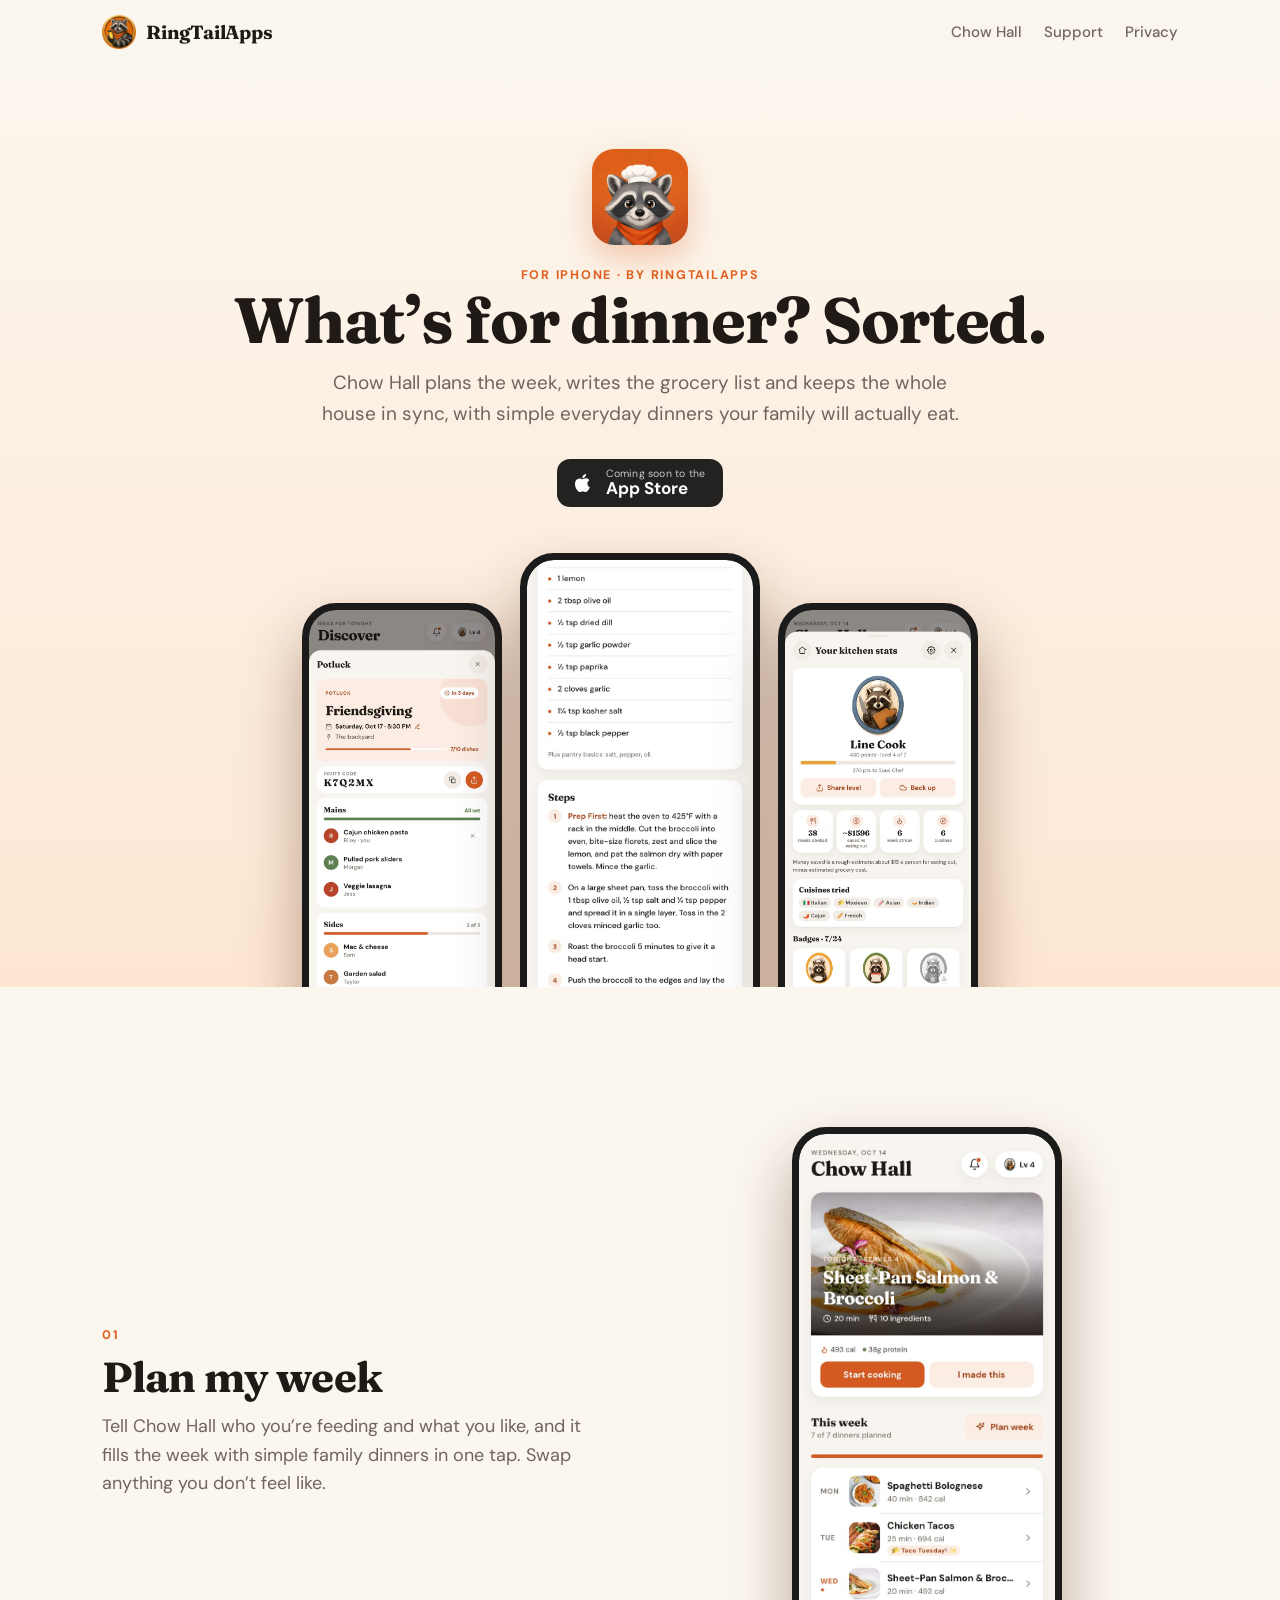
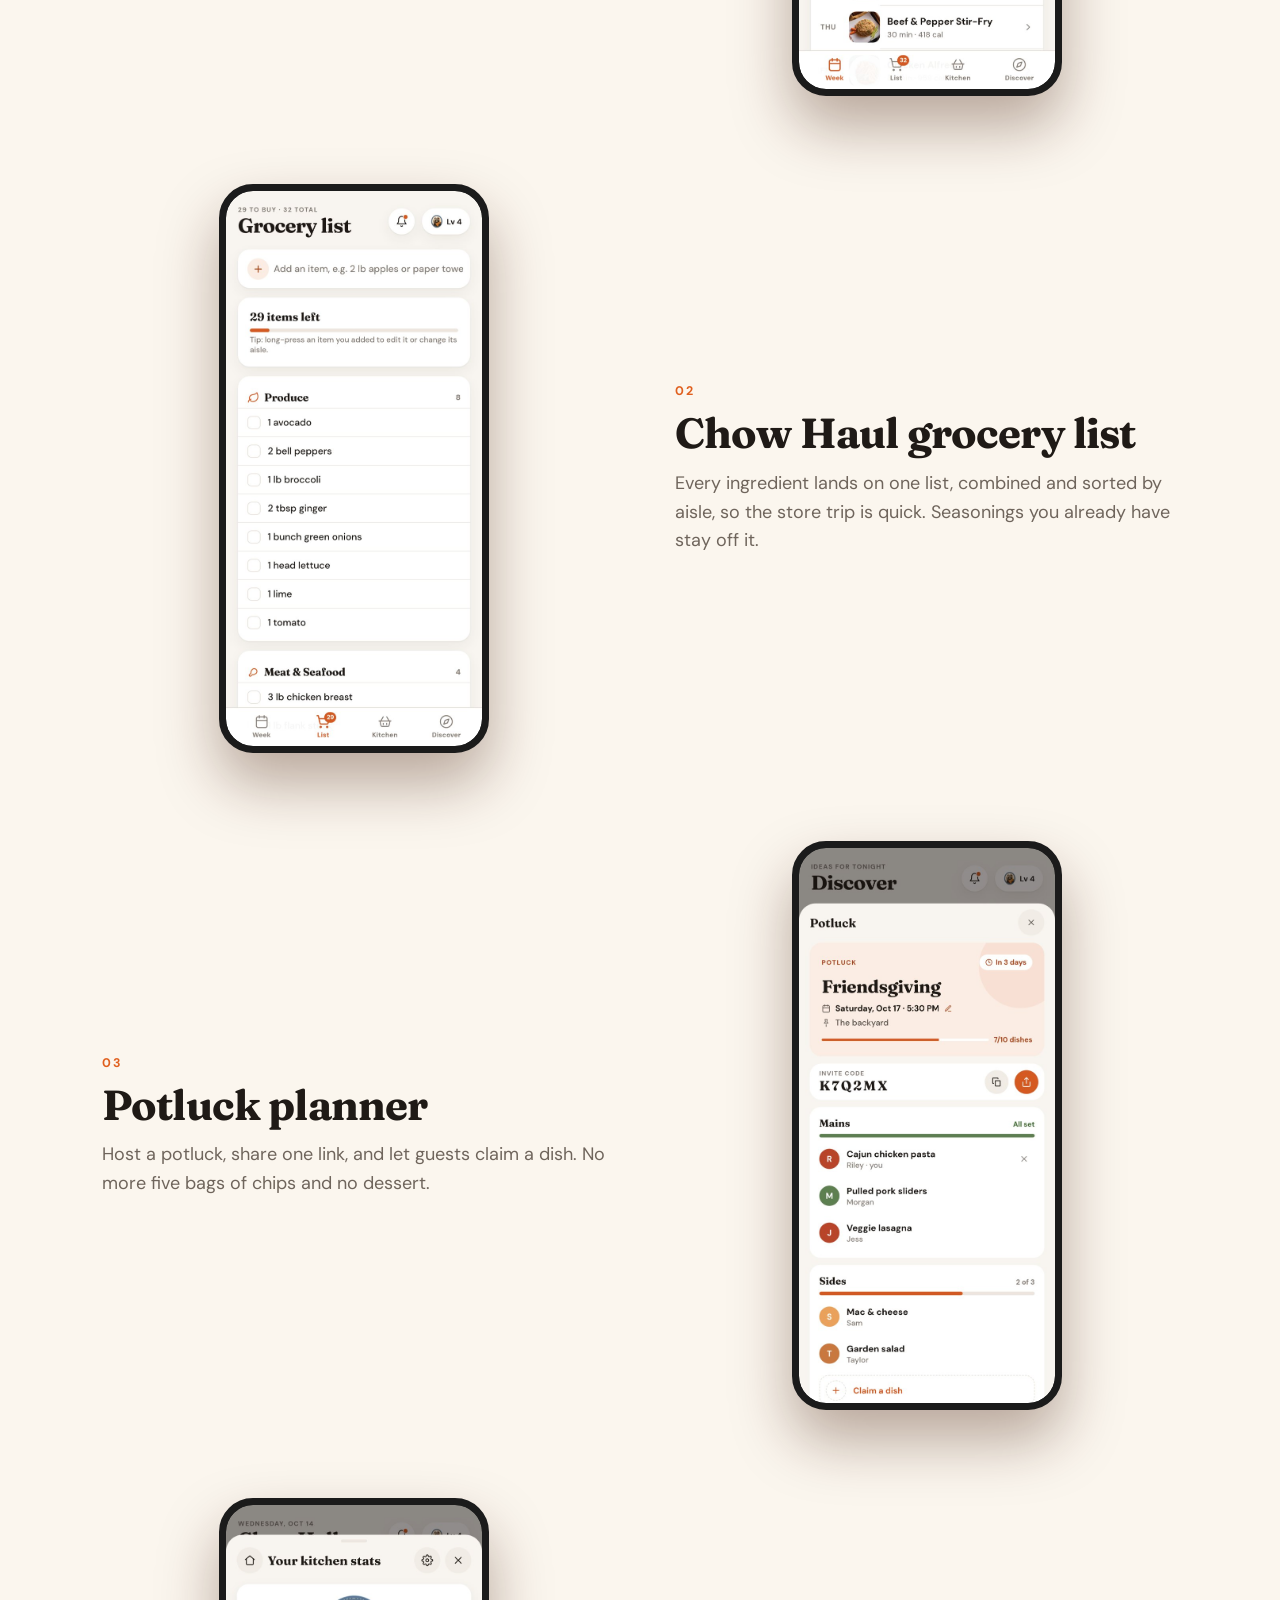
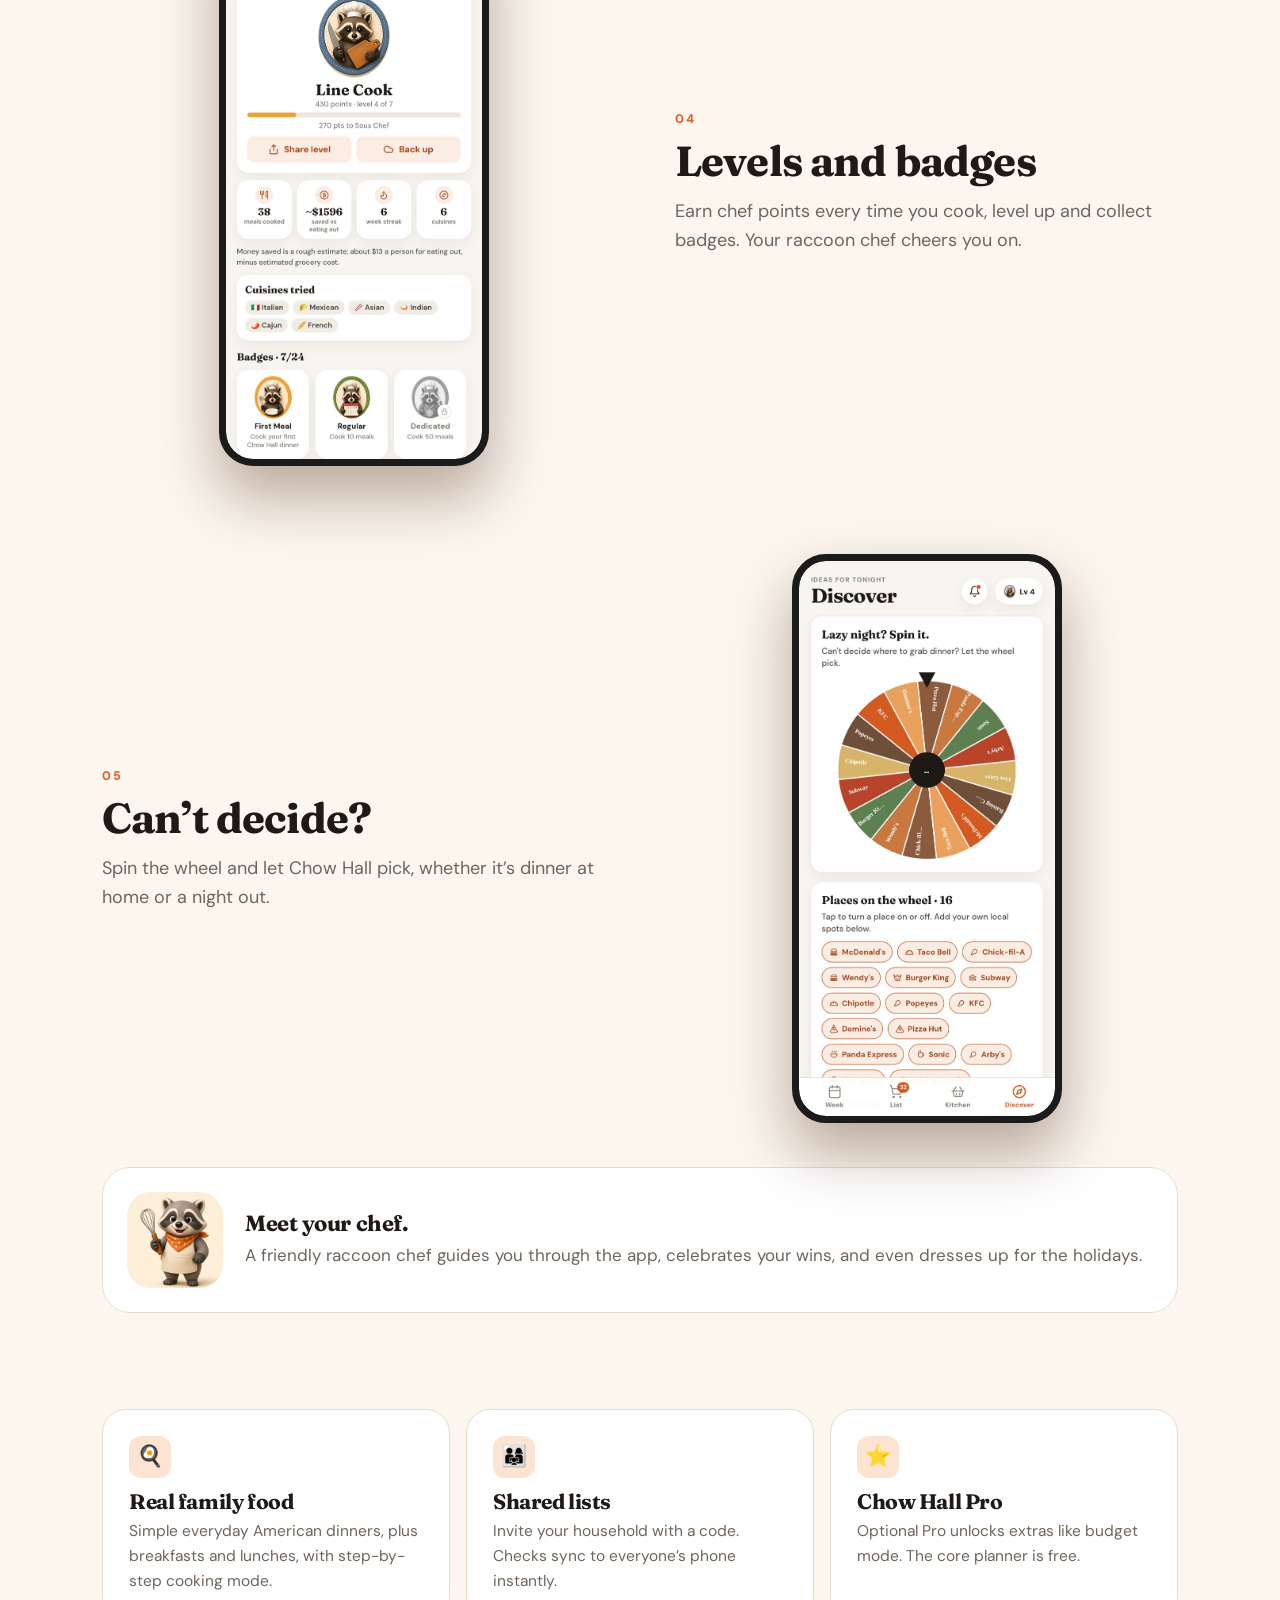
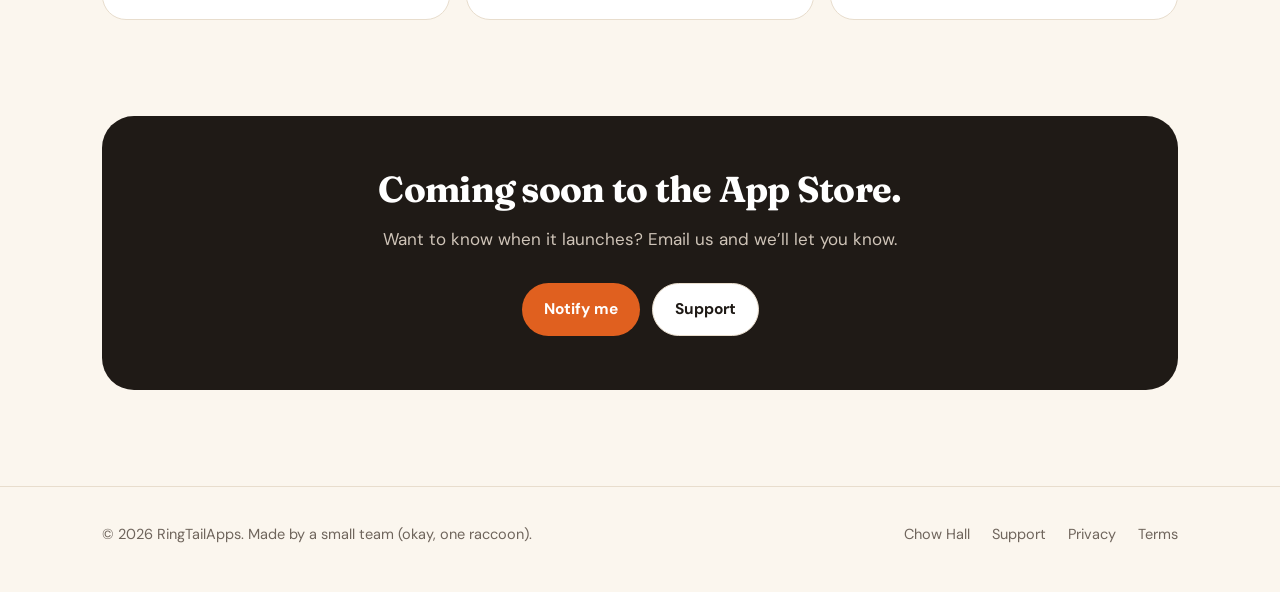
==== chowhall/index.html @ cba9d283 "RingTailApps site" ====
<!doctype html><html lang="en"><head><meta charset="utf-8"><meta name="viewport" content="width=device-width,initial-scale=1">
<title>Chow Hall · The friendly dinner planner</title><meta name="description" content="Plan the week, build the grocery list and share it with the whole house. Chow Hall is coming soon to iPhone."><meta property="og:title" content="Chow Hall · The friendly dinner planner"><meta property="og:description" content="Plan the week, build the grocery list and share it with the whole house. Chow Hall is coming soon to iPhone."><meta property="og:image" content="https://ringtailapps.com/assets/ringtail-logo.png"><meta name="theme-color" content="#FBF6EE">
<link rel="icon" href="/assets/favicon.png"><link rel="apple-touch-icon" href="/assets/apple-touch-icon.png"><link rel="stylesheet" href="/assets/site.css"></head><body>
<header class="nav"><div class="wrap"><a class="brand" href="/"><img src="/assets/ringtail-logo.png" alt="">RingTailApps</a>
<nav class="links"><a href="/chowhall/">Chow Hall</a><a href="/support/">Support</a><a class="hide-sm" href="/privacy/">Privacy</a></nav></div></header>
<main>
<section class="apphero"><div class="wrap"><img class="icon" src="/assets/chowhall-icon.png" alt="Chow Hall icon"><div class="eyebrow">For iPhone · by RingTailApps</div>
<h1>What’s for dinner? Sorted.</h1><p class="lead">Chow Hall plans the week, writes the grocery list and keeps the whole house in sync, with simple everyday dinners your family will actually eat.</p>
<div class="btns"><span class="store soon" aria-label="App Store, coming soon"><svg viewBox="0 0 24 24"><path d="M16.37 12.6c-.02-2.3 1.88-3.4 1.96-3.46-1.07-1.56-2.73-1.78-3.32-1.8-1.41-.14-2.76.83-3.47.83-.72 0-1.82-.81-3-.79-1.54.02-2.96.9-3.76 2.28-1.6 2.78-.41 6.9 1.15 9.16.76 1.1 1.67 2.35 2.86 2.3 1.15-.05 1.58-.74 2.97-.74 1.38 0 1.78.74 2.99.72 1.24-.02 2.02-1.12 2.78-2.23.87-1.28 1.23-2.52 1.25-2.58-.03-.01-2.39-.92-2.41-3.69zM14.1 5.86c.63-.77 1.06-1.83.94-2.89-.91.04-2.02.61-2.67 1.37-.58.67-1.1 1.76-.96 2.8 1.02.08 2.06-.52 2.69-1.28z"/></svg><span><small>Coming soon to the</small><b>App Store</b></span></span></div>
<div class="phones"><div class="phone side"><img src="/assets/shots/potluck.jpg" alt="Potluck" loading="lazy"></div><div class="phone "><img src="/assets/shots/detail.jpg" alt="Recipe" loading="lazy"></div><div class="phone side"><img src="/assets/shots/badges.jpg" alt="Badges" loading="lazy"></div></div></div></section>
<section><div class="wrap"><div class="row"><div class="txt"><div class="eyebrow">01</div><h2>Plan my week</h2><p class="lead" style="font-size:18px">Tell Chow Hall who you’re feeding and what you like, and it fills the week with simple family dinners in one tap. Swap anything you don’t feel like.</p></div><div class="phone "><img src="/assets/shots/week.jpg" alt="Plan my week" loading="lazy"></div></div><div class="row flip"><div class="txt"><div class="eyebrow">02</div><h2>Chow Haul grocery list</h2><p class="lead" style="font-size:18px">Every ingredient lands on one list, combined and sorted by aisle, so the store trip is quick. Seasonings you already have stay off it.</p></div><div class="phone "><img src="/assets/shots/list.jpg" alt="Chow Haul grocery list" loading="lazy"></div></div><div class="row"><div class="txt"><div class="eyebrow">03</div><h2>Potluck planner</h2><p class="lead" style="font-size:18px">Host a potluck, share one link, and let guests claim a dish. No more five bags of chips and no dessert.</p></div><div class="phone "><img src="/assets/shots/potluck.jpg" alt="Potluck planner" loading="lazy"></div></div><div class="row flip"><div class="txt"><div class="eyebrow">04</div><h2>Levels and badges</h2><p class="lead" style="font-size:18px">Earn chef points every time you cook, level up and collect badges. Your raccoon chef cheers you on.</p></div><div class="phone "><img src="/assets/shots/badges.jpg" alt="Levels and badges" loading="lazy"></div></div>
<div class="row"><div class="txt"><div class="eyebrow">05</div><h2>Can’t decide?</h2><p class="lead" style="font-size:18px">Spin the wheel and let Chow Hall pick, whether it’s dinner at home or a night out.</p></div><div class="phone "><img src="/assets/shots/eatout.jpg" alt="Eat out wheel" loading="lazy"></div></div>
<div class="mascot"><img src="/assets/raccoon-chef.png" alt="Raccoon chef"><div><h3 style="font-size:22px">Meet your chef.</h3><p style="margin:6px 0 0;color:var(--mute)">A friendly raccoon chef guides you through the app, celebrates your wins, and even dresses up for the holidays.</p></div></div></div></section>
<section style="padding-top:0"><div class="wrap"><div class="grid c3"><div class="card "><div class="ic">🍳</div><h3>Real family food</h3><p>Simple everyday American dinners, plus breakfasts and lunches, with step-by-step cooking mode.</p></div><div class="card "><div class="ic">👨‍👩‍👧</div><h3>Shared lists</h3><p>Invite your household with a code. Checks sync to everyone’s phone instantly.</p></div><div class="card "><div class="ic">⭐</div><h3>Chow Hall Pro</h3><p>Optional Pro unlocks extras like budget mode. The core planner is free.</p></div></div></div></section>
<section style="padding-top:0"><div class="wrap"><div class="cta"><h2>Coming soon to the App Store.</h2><p>Want to know when it launches? Email us and we’ll let you know.</p><div class="btns"><a class="btn" href="mailto:ringtailapps@gmail.com?subject=Chow%20Hall%20launch">Notify me</a><a class="btn ghost" href="/support/">Support</a></div></div></div></section></main>
<footer><div class="wrap"><span>© 2026 RingTailApps. Made by a small team (okay, one raccoon).</span><nav><a href="/chowhall/">Chow Hall</a><a href="/support/">Support</a><a href="/privacy/">Privacy</a><a href="/terms/">Terms</a></nav></div></footer>
</body></html>
---- assets/site.css ----
@font-face{font-family:Fraunces;src:url(fonts/Fraunces_600SemiBold.ttf);font-weight:600;font-display:swap}
@font-face{font-family:Fraunces;src:url(fonts/Fraunces_700Bold.ttf);font-weight:700;font-display:swap}
@font-face{font-family:"DM Sans";src:url(fonts/DMSans_400Regular.ttf);font-weight:400;font-display:swap}
@font-face{font-family:"DM Sans";src:url(fonts/DMSans_500Medium.ttf);font-weight:500;font-display:swap}
@font-face{font-family:"DM Sans";src:url(fonts/DMSans_700Bold.ttf);font-weight:700;font-display:swap}
:root{--cream:#FBF6EE;--cream2:#F4EADB;--ink:#1F1A16;--mute:#6F655C;--line:#E8DDCD;--orange:#E0601F;--orange2:#F08A3C;--card:#fff}
*{box-sizing:border-box}html{-webkit-text-size-adjust:100%}
body{margin:0;background:var(--cream);color:var(--ink);font:400 17px/1.6 "DM Sans",system-ui,sans-serif;-webkit-font-smoothing:antialiased}
a{color:var(--orange);text-decoration:none}a:hover{text-decoration:underline}
img{max-width:100%;display:block}
h1,h2,h3{font-family:Fraunces,Georgia,serif;font-weight:700;letter-spacing:-.02em;line-height:1.08;margin:0}
.wrap{max-width:1120px;margin:0 auto;padding:0 22px}
.nav{position:sticky;top:0;z-index:10;background:rgba(251,246,238,.86);backdrop-filter:saturate(1.4) blur(14px);-webkit-backdrop-filter:saturate(1.4) blur(14px);border-bottom:1px solid transparent}
.nav .wrap{display:flex;align-items:center;justify-content:space-between;height:64px}
.brand{display:flex;align-items:center;gap:10px;color:var(--ink);font:700 19px Fraunces,serif;letter-spacing:-.01em}
.brand:hover{text-decoration:none}.brand img{width:34px;height:34px}
.links{display:flex;gap:22px;font-size:15px;font-weight:500}.links a{color:var(--mute)}.links a:hover{color:var(--ink);text-decoration:none}
.links .hide-sm{display:none}@media(min-width:640px){.links .hide-sm{display:inline}}
.eyebrow{font-size:12.5px;font-weight:700;letter-spacing:.14em;text-transform:uppercase;color:var(--orange)}
.lead{font-size:19px;color:var(--mute);max-width:34em}
.hero{padding:56px 0 40px;text-align:center;background:radial-gradient(1200px 500px at 50% -10%,#FFE6CC 0,rgba(255,230,204,0) 70%)}
.hero .logo{width:112px;height:112px;margin:0 auto 26px;filter:drop-shadow(0 14px 30px rgba(224,96,31,.28))}
.hero h1{font-size:44px;margin:12px auto 18px;max-width:13em}.hero .lead{margin:0 auto}
@media(min-width:900px){.hero{padding:96px 0 72px}.hero h1{font-size:68px}}
.btns{display:flex;gap:12px;justify-content:center;flex-wrap:wrap;margin-top:30px}
.btn{display:inline-flex;align-items:center;gap:8px;padding:13px 22px;border-radius:999px;font-weight:700;font-size:15.5px;background:var(--orange);color:#fff}
.btn:hover{text-decoration:none;background:#cc5418}.btn.ghost{background:#fff;color:var(--ink);border:1px solid var(--line)}
.store{display:inline-flex;align-items:center;gap:11px;background:#111;color:#fff;border-radius:13px;padding:9px 18px 9px 14px;line-height:1.1;text-align:left}
.store svg{width:24px;height:24px;fill:#fff}.store small{display:block;font-size:10.5px;opacity:.75;letter-spacing:.02em}.store b{font-size:17px;font-weight:600}
.store.soon{opacity:.92;cursor:default}.store:hover{text-decoration:none}
section{padding:64px 0}@media(min-width:900px){section{padding:96px 0}}
.feature{background:var(--card);border:1px solid var(--line);border-radius:32px;overflow:hidden;display:grid;gap:0}
.feature .copy{padding:34px 26px}
.feature .appid{display:flex;align-items:center;gap:14px;margin-bottom:20px}.feature .appid img{width:64px;height:64px;border-radius:15px;box-shadow:0 4px 14px rgba(0,0,0,.12)}
.feature h2{font-size:34px;margin-bottom:14px}.feature .art{background:linear-gradient(160deg,var(--orange2),var(--orange));padding:36px 20px 0;display:flex;justify-content:center;gap:16px;align-items:flex-end;overflow:hidden}
.phone{width:210px;border-radius:34px;border:7px solid #1b1b1b;background:#1b1b1b;box-shadow:0 30px 60px rgba(60,20,0,.35);overflow:hidden;flex:none}
.phone img{border-radius:27px}
.feature .art .phone{margin-bottom:-60px}.feature .art .phone.sm{display:none;width:180px;margin-bottom:-90px}
@media(min-width:900px){.feature{grid-template-columns:1fr 1.05fr}.feature .copy{padding:56px}.feature h2{font-size:44px}.feature .art{padding:56px 30px 0}.feature .art .phone{width:240px}.feature .art .phone.sm{display:block}}
ul.ticks{list-style:none;padding:0;margin:22px 0 28px;display:grid;gap:10px}
ul.ticks li{padding-left:30px;position:relative;font-weight:500}
ul.ticks li:before{content:"";position:absolute;left:0;top:4px;width:19px;height:19px;border-radius:50%;background:#FCE3D2 url("data:image/svg+xml,%3Csvg xmlns='http://www.w3.org/2000/svg' viewBox='0 0 20 20'%3E%3Cpath d='M5 10.5l3 3 7-7' stroke='%23E0601F' stroke-width='2.4' fill='none' stroke-linecap='round' stroke-linejoin='round'/%3E%3C/svg%3E") center/13px no-repeat}
.head{text-align:center;margin-bottom:40px}.head h2{font-size:34px;margin-top:10px}@media(min-width:900px){.head h2{font-size:46px}}.head .lead{margin:14px auto 0}
.grid{display:grid;gap:16px}@media(min-width:700px){.grid.c3{grid-template-columns:repeat(3,1fr)}.grid.c2{grid-template-columns:repeat(2,1fr)}}
.card{background:var(--card);border:1px solid var(--line);border-radius:24px;padding:26px}
.card h3{font-size:21px;margin:12px 0 6px}.card p{margin:0;color:var(--mute);font-size:15.5px}
.ic{width:42px;height:42px;border-radius:12px;background:#FCE3D2;display:grid;place-items:center;font-size:21px}
.future{border:1.5px dashed #D9C7AF;background:transparent;display:flex;flex-direction:column;justify-content:center;min-height:170px}
.future .ic{background:var(--cream2);color:var(--mute)}
.alt{background:var(--cream2)}
.about{display:grid;gap:28px;align-items:center}@media(min-width:900px){.about{grid-template-columns:auto 1fr;gap:56px}}
.about img{width:200px;border-radius:50%;margin:0 auto}.about h2{font-size:34px;margin:10px 0 14px}
footer{border-top:1px solid var(--line);padding:36px 0 46px;font-size:14.5px;color:var(--mute)}
footer .wrap{display:flex;flex-wrap:wrap;gap:16px 28px;justify-content:space-between;align-items:center}
footer nav{display:flex;gap:22px;flex-wrap:wrap}footer a{color:var(--mute)}
/* app page */
.apphero{text-align:center;padding:48px 0 0;background:linear-gradient(180deg,var(--cream) 0,#FDE7D3 100%);overflow:hidden}
.apphero .icon{width:96px;height:96px;border-radius:22px;margin:0 auto 20px;box-shadow:0 12px 30px rgba(224,96,31,.3)}
.apphero h1{font-size:46px}.apphero .lead{margin:14px auto 0}@media(min-width:900px){.apphero{padding-top:84px}.apphero h1{font-size:64px}}
.apphero .phones{display:flex;justify-content:center;gap:18px;margin-top:46px}.apphero .phones .phone{margin-bottom:-70px}
.apphero .phones .phone.side{display:none}@media(min-width:760px){.apphero .phones .phone.side{display:block;width:200px;margin-top:50px}.apphero .phones .phone{width:240px}}
.row{display:grid;gap:30px;align-items:center;padding:30px 0}
.row .phone{margin:0 auto;width:230px}.row h2{font-size:32px;margin:10px 0 12px}.row p{color:var(--mute);margin:0}
@media(min-width:860px){.row{grid-template-columns:1fr 1fr;gap:70px;padding:44px 0}.row.flip .txt{order:2}.row h2{font-size:42px}.row .phone{width:270px}}
.mascot{display:flex;gap:22px;align-items:center;background:#fff;border:1px solid var(--line);border-radius:28px;padding:24px}
.mascot img{width:96px;height:96px;border-radius:24px;flex:none}
.cta{text-align:center;background:var(--ink);color:#fff;border-radius:32px;padding:54px 24px}.cta h2{font-size:36px}.cta p{color:#CFC4B8}
/* docs */
.doc{max-width:720px;margin:0 auto;padding:48px 22px 80px}.doc h1{font-size:42px;margin:10px 0 8px}.doc .meta{color:var(--mute);font-size:15px;margin-bottom:30px}
.doc h2{font-size:23px;margin:36px 0 10px}.doc p,.doc li{color:#3b332c}.doc ul{padding-left:20px}.doc li{margin:6px 0}
.doc .box{background:#fff;border:1px solid var(--line);border-radius:20px;padding:20px 22px;margin:22px 0}
details{background:#fff;border:1px solid var(--line);border-radius:18px;padding:0 20px;margin:10px 0}
summary{cursor:pointer;list-style:none;font-weight:700;padding:17px 26px 17px 0;position:relative}summary::-webkit-details-marker{display:none}
summary:after{content:"+";position:absolute;right:0;top:12px;font-size:24px;color:var(--orange);font-weight:400}details[open] summary:after{content:"–"}
details p{margin:0 0 18px;color:var(--mute)}
.contact{display:flex;flex-direction:column;align-items:center;text-align:center;gap:6px;background:#fff;border:1px solid var(--line);border-radius:26px;padding:32px 22px;margin:26px 0 40px}
.contact img{width:84px;height:84px;border-radius:50%;margin-bottom:8px}.contact .btn{margin-top:14px}
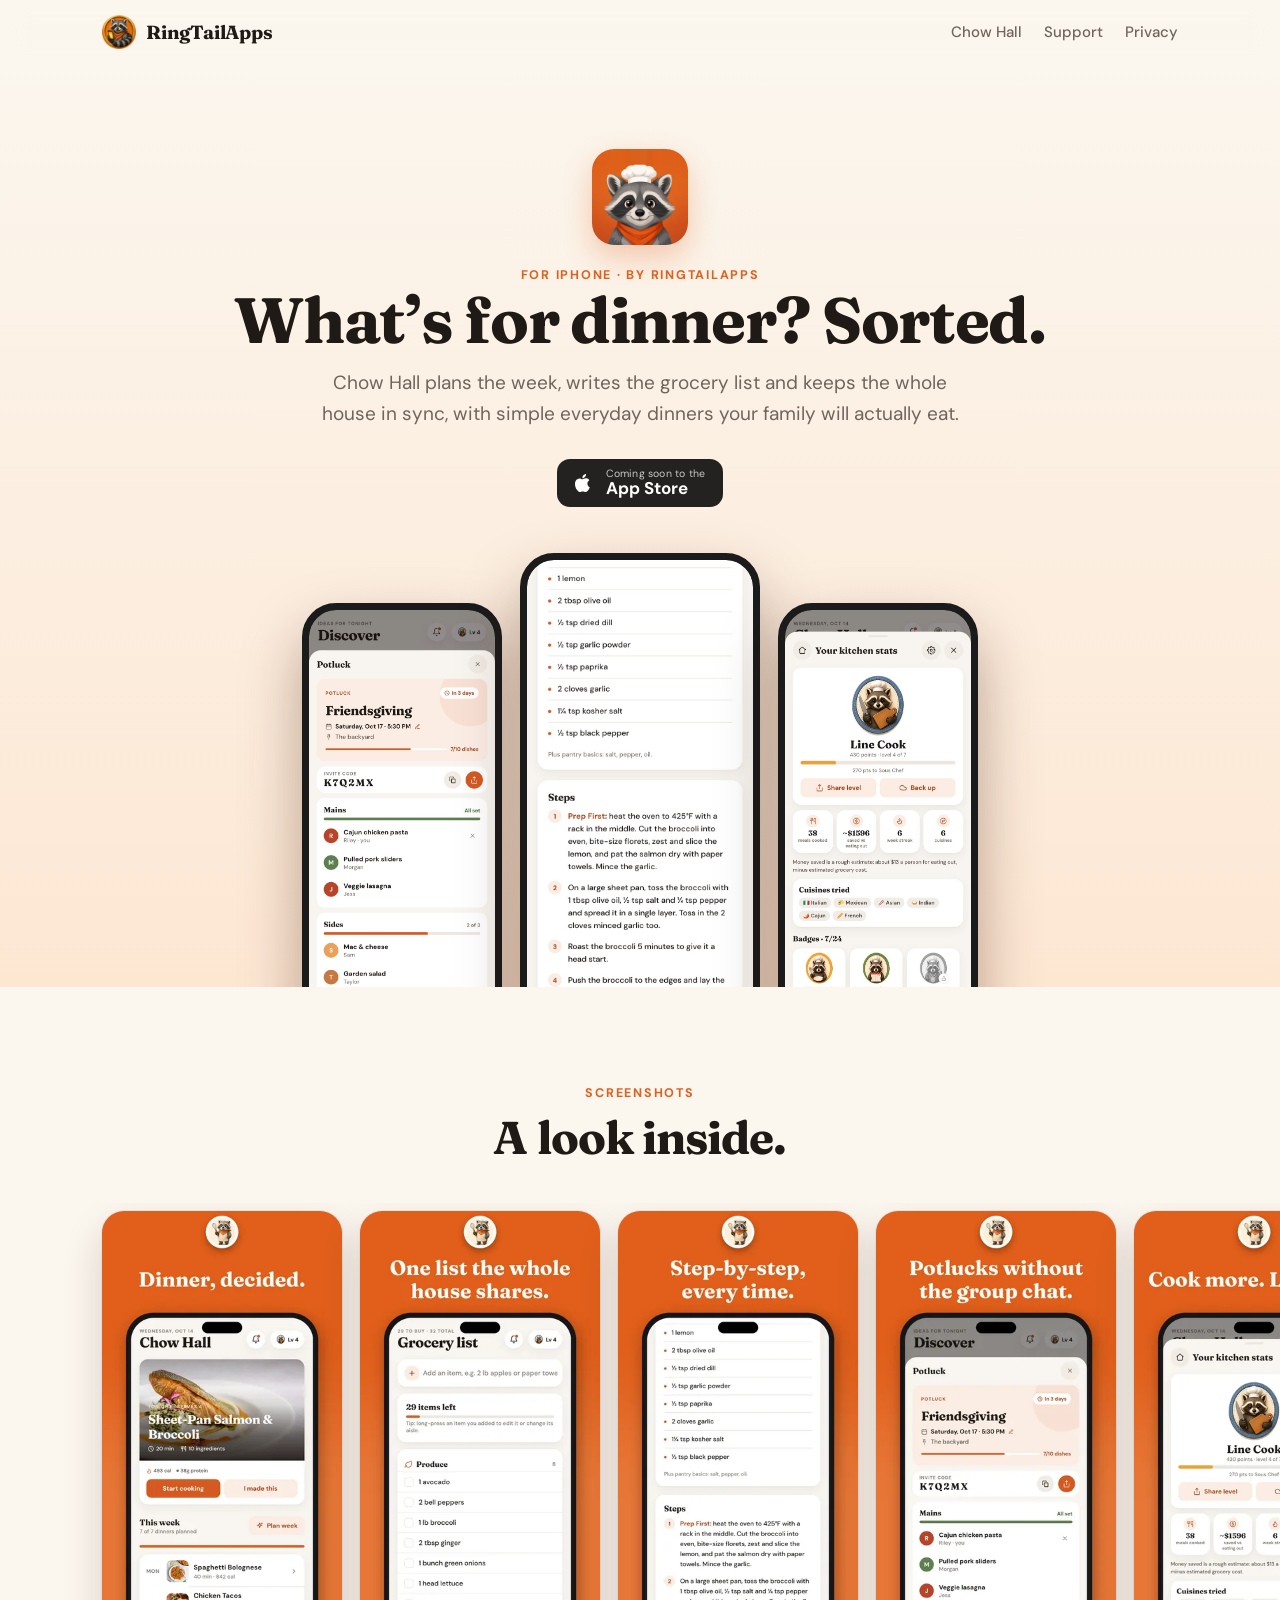
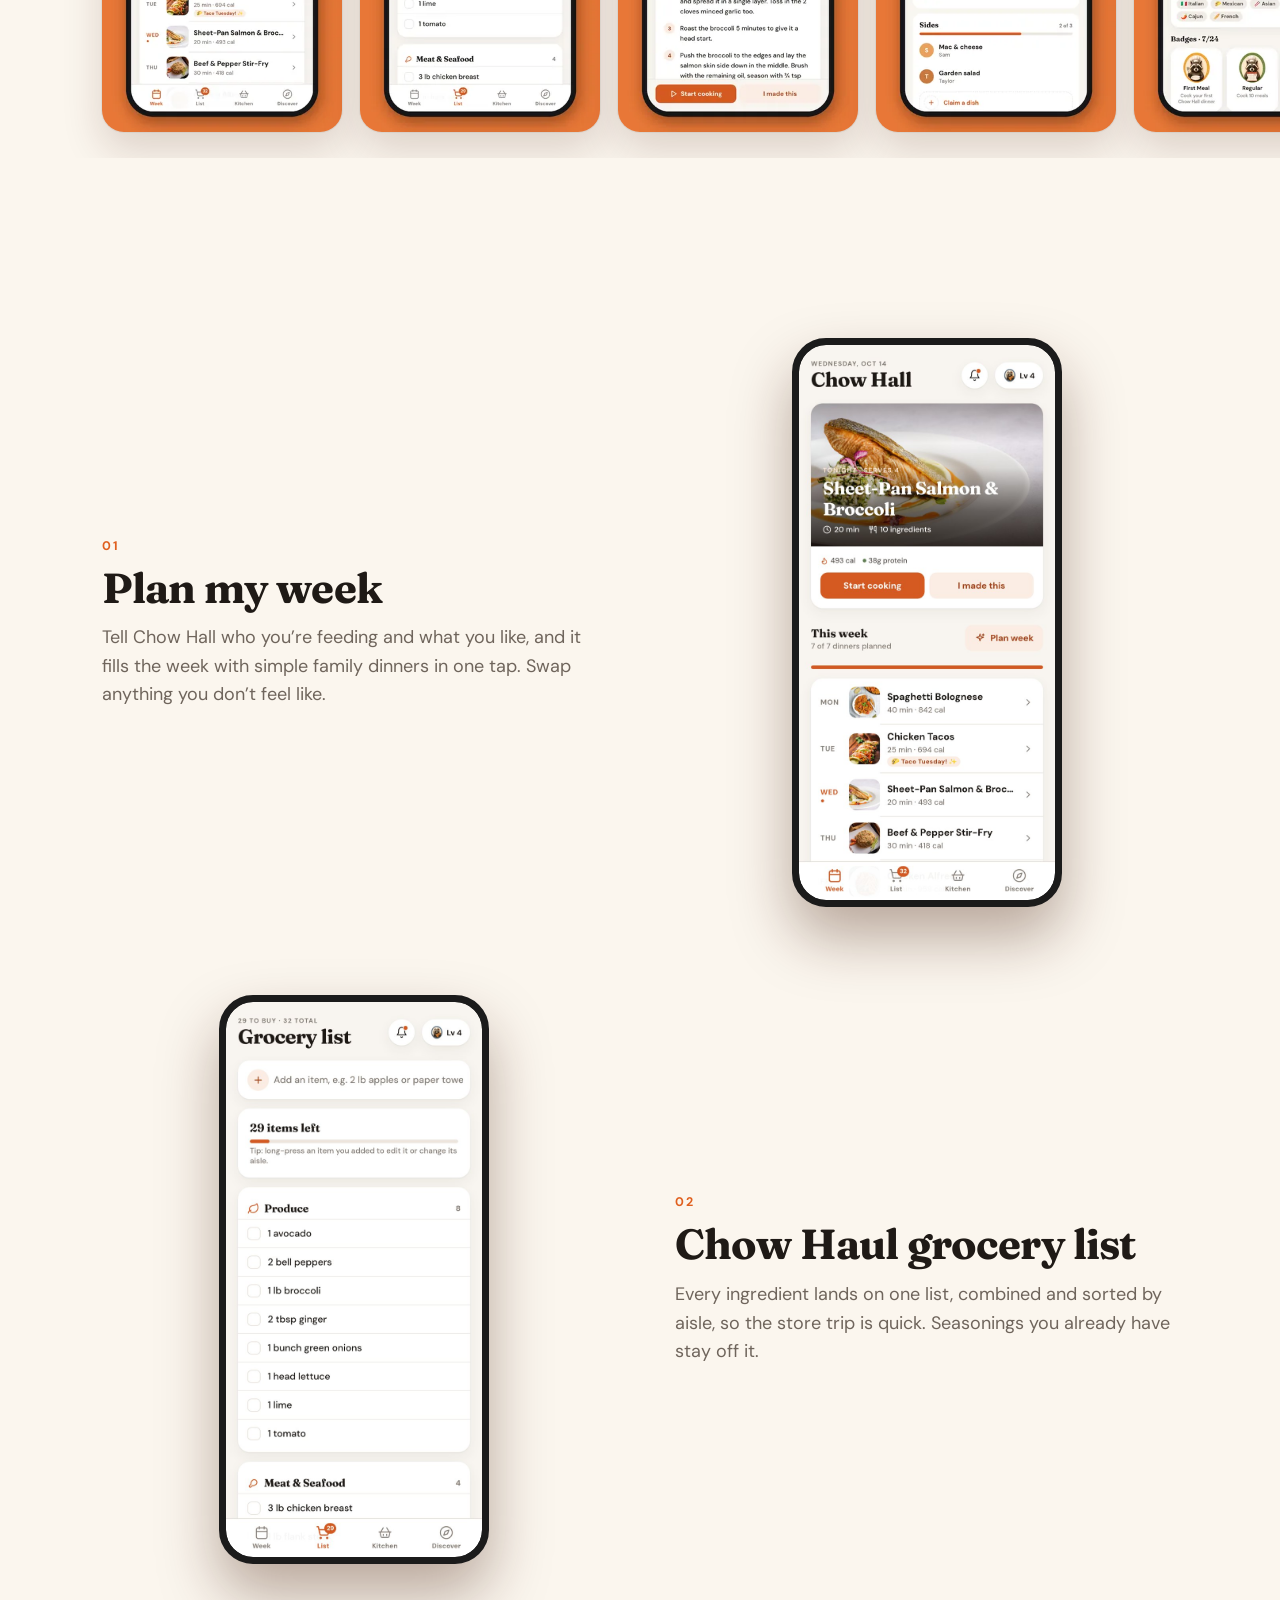
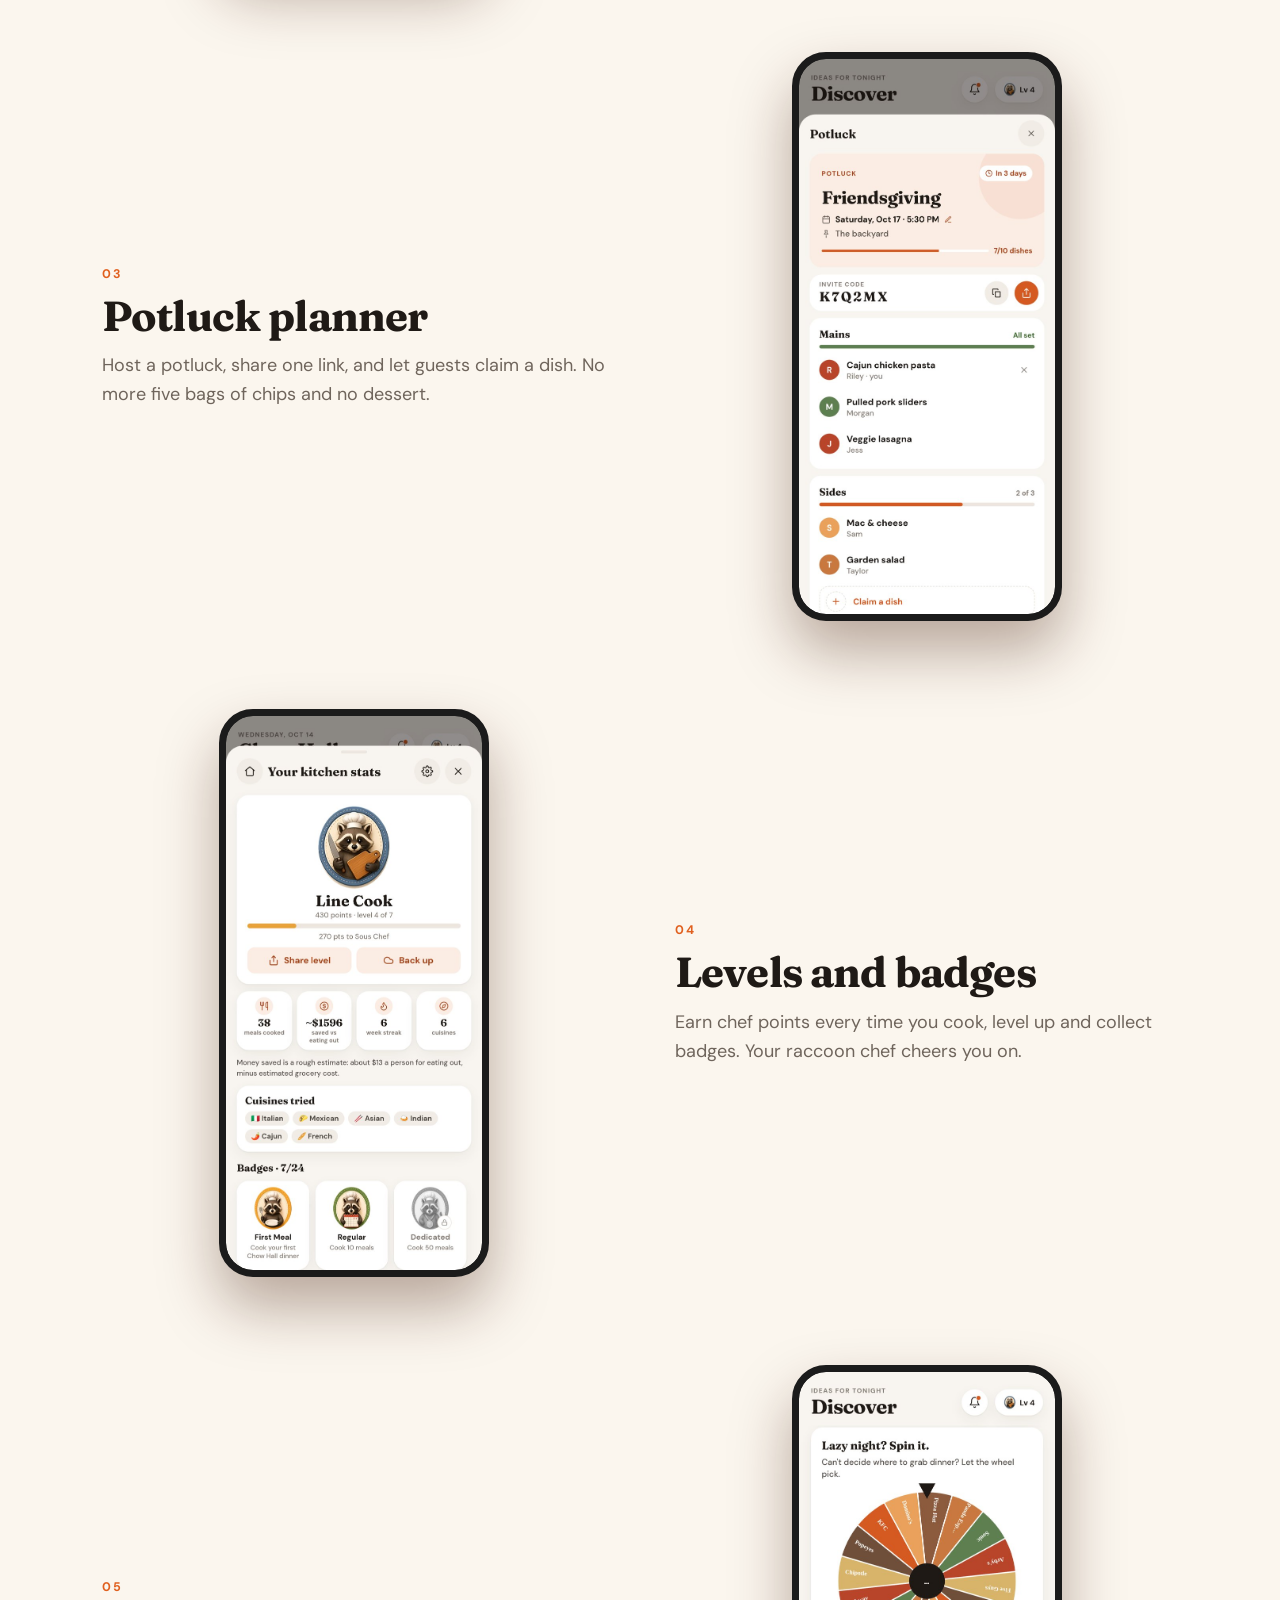
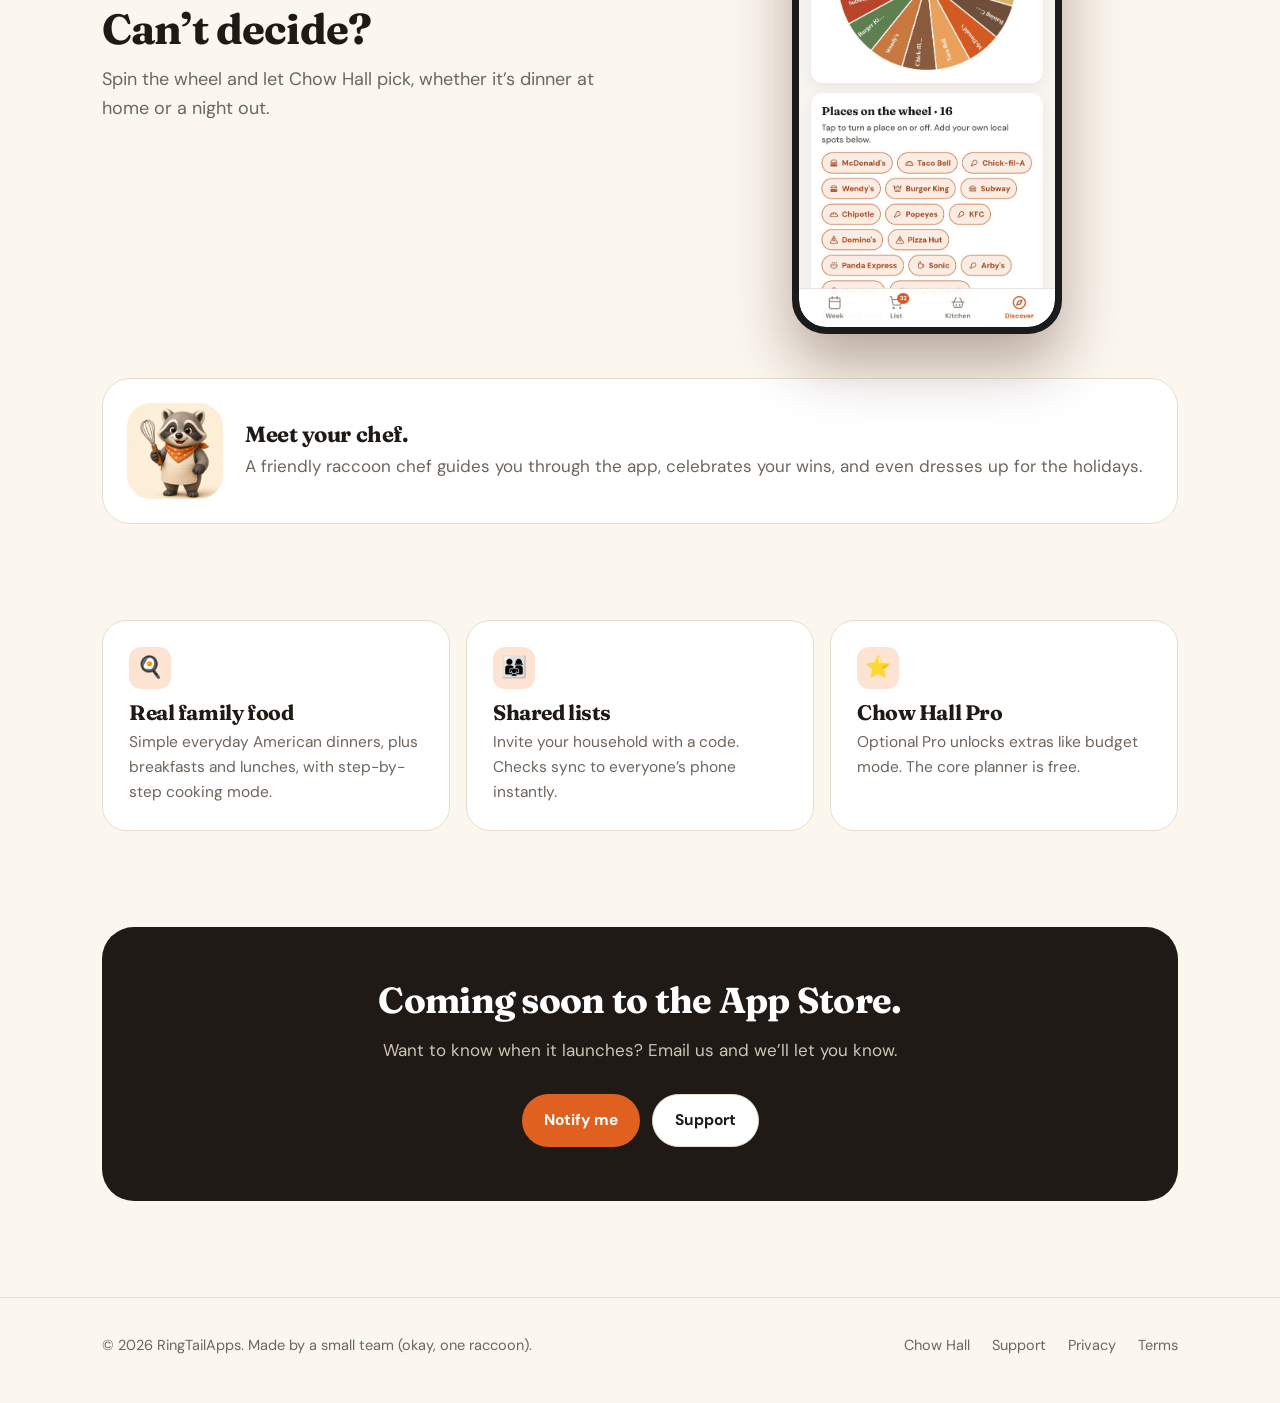
==== commit 5fc02b34: "Add App Store screenshot gallery, sitemap, robots" ====
--- a/chowhall/index.html
+++ b/chowhall/index.html
@@ -8,6 +8,7 @@
 <h1>What’s for dinner? Sorted.</h1><p class="lead">Chow Hall plans the week, writes the grocery list and keeps the whole house in sync, with simple everyday dinners your family will actually eat.</p>
 <div class="btns"><span class="store soon" aria-label="App Store, coming soon"><svg viewBox="0 0 24 24"><path d="M16.37 12.6c-.02-2.3 1.88-3.4 1.96-3.46-1.07-1.56-2.73-1.78-3.32-1.8-1.41-.14-2.76.83-3.47.83-.72 0-1.82-.81-3-.79-1.54.02-2.96.9-3.76 2.28-1.6 2.78-.41 6.9 1.15 9.16.76 1.1 1.67 2.35 2.86 2.3 1.15-.05 1.58-.74 2.97-.74 1.38 0 1.78.74 2.99.72 1.24-.02 2.02-1.12 2.78-2.23.87-1.28 1.23-2.52 1.25-2.58-.03-.01-2.39-.92-2.41-3.69zM14.1 5.86c.63-.77 1.06-1.83.94-2.89-.91.04-2.02.61-2.67 1.37-.58.67-1.1 1.76-.96 2.8 1.02.08 2.06-.52 2.69-1.28z"/></svg><span><small>Coming soon to the</small><b>App Store</b></span></span></div>
 <div class="phones"><div class="phone side"><img src="/assets/shots/potluck.jpg" alt="Potluck" loading="lazy"></div><div class="phone "><img src="/assets/shots/detail.jpg" alt="Recipe" loading="lazy"></div><div class="phone side"><img src="/assets/shots/badges.jpg" alt="Badges" loading="lazy"></div></div></div></section>
+<section class="galsec"><div class="wrap"><div class="head"><div class="eyebrow">Screenshots</div><h2>A look inside.</h2></div></div><div class="gallery" tabindex="0" aria-label="Chow Hall screenshots"><figure class="shot"><img src="/assets/gallery/01-weekly-plan-360.webp" srcset="/assets/gallery/01-weekly-plan-360.webp 360w, /assets/gallery/01-weekly-plan-720.webp 720w" sizes="(max-width:600px) 62vw, 240px" width="360" height="782" alt="Chow Hall: Plan the week in one tap" loading="lazy" decoding="async"></figure><figure class="shot"><img src="/assets/gallery/02-shared-grocery-list-360.webp" srcset="/assets/gallery/02-shared-grocery-list-360.webp 360w, /assets/gallery/02-shared-grocery-list-720.webp 720w" sizes="(max-width:600px) 62vw, 240px" width="360" height="782" alt="Chow Hall: Shared grocery list" loading="lazy" decoding="async"></figure><figure class="shot"><img src="/assets/gallery/03-recipe-detail-360.webp" srcset="/assets/gallery/03-recipe-detail-360.webp 360w, /assets/gallery/03-recipe-detail-720.webp 720w" sizes="(max-width:600px) 62vw, 240px" width="360" height="782" alt="Chow Hall: Recipe detail" loading="lazy" decoding="async"></figure><figure class="shot"><img src="/assets/gallery/04-potluck-planner-360.webp" srcset="/assets/gallery/04-potluck-planner-360.webp 360w, /assets/gallery/04-potluck-planner-720.webp 720w" sizes="(max-width:600px) 62vw, 240px" width="360" height="782" alt="Chow Hall: Potluck planner" loading="lazy" decoding="async"></figure><figure class="shot"><img src="/assets/gallery/05-levels-badges-360.webp" srcset="/assets/gallery/05-levels-badges-360.webp 360w, /assets/gallery/05-levels-badges-720.webp 720w" sizes="(max-width:600px) 62vw, 240px" width="360" height="782" alt="Chow Hall: Levels and badges" loading="lazy" decoding="async"></figure><figure class="shot"><img src="/assets/gallery/06-eat-out-wheel-360.webp" srcset="/assets/gallery/06-eat-out-wheel-360.webp 360w, /assets/gallery/06-eat-out-wheel-720.webp 720w" sizes="(max-width:600px) 62vw, 240px" width="360" height="782" alt="Chow Hall: Eat-out wheel" loading="lazy" decoding="async"></figure></div><p class="galhint">Swipe to see more →</p></section>
 <section><div class="wrap"><div class="row"><div class="txt"><div class="eyebrow">01</div><h2>Plan my week</h2><p class="lead" style="font-size:18px">Tell Chow Hall who you’re feeding and what you like, and it fills the week with simple family dinners in one tap. Swap anything you don’t feel like.</p></div><div class="phone "><img src="/assets/shots/week.jpg" alt="Plan my week" loading="lazy"></div></div><div class="row flip"><div class="txt"><div class="eyebrow">02</div><h2>Chow Haul grocery list</h2><p class="lead" style="font-size:18px">Every ingredient lands on one list, combined and sorted by aisle, so the store trip is quick. Seasonings you already have stay off it.</p></div><div class="phone "><img src="/assets/shots/list.jpg" alt="Chow Haul grocery list" loading="lazy"></div></div><div class="row"><div class="txt"><div class="eyebrow">03</div><h2>Potluck planner</h2><p class="lead" style="font-size:18px">Host a potluck, share one link, and let guests claim a dish. No more five bags of chips and no dessert.</p></div><div class="phone "><img src="/assets/shots/potluck.jpg" alt="Potluck planner" loading="lazy"></div></div><div class="row flip"><div class="txt"><div class="eyebrow">04</div><h2>Levels and badges</h2><p class="lead" style="font-size:18px">Earn chef points every time you cook, level up and collect badges. Your raccoon chef cheers you on.</p></div><div class="phone "><img src="/assets/shots/badges.jpg" alt="Levels and badges" loading="lazy"></div></div>
 <div class="row"><div class="txt"><div class="eyebrow">05</div><h2>Can’t decide?</h2><p class="lead" style="font-size:18px">Spin the wheel and let Chow Hall pick, whether it’s dinner at home or a night out.</p></div><div class="phone "><img src="/assets/shots/eatout.jpg" alt="Eat out wheel" loading="lazy"></div></div>
 <div class="mascot"><img src="/assets/raccoon-chef.png" alt="Raccoon chef"><div><h3 style="font-size:22px">Meet your chef.</h3><p style="margin:6px 0 0;color:var(--mute)">A friendly raccoon chef guides you through the app, celebrates your wins, and even dresses up for the holidays.</p></div></div></div></section>
--- a/assets/site.css
+++ b/assets/site.css
@@ -75,3 +75,16 @@
 details p{margin:0 0 18px;color:var(--mute)}
 .contact{display:flex;flex-direction:column;align-items:center;text-align:center;gap:6px;background:#fff;border:1px solid var(--line);border-radius:26px;padding:32px 22px;margin:26px 0 40px}
 .contact img{width:84px;height:84px;border-radius:50%;margin-bottom:8px}.contact .btn{margin-top:14px}
+/* screenshot gallery */
+.galsec{padding-bottom:40px}
+.gallery{display:flex;gap:18px;overflow-x:auto;scroll-snap-type:x mandatory;padding:8px max(22px,calc((100vw - 1120px)/2 + 22px)) 26px;scroll-padding:0 max(22px,calc((100vw - 1120px)/2 + 22px));scrollbar-width:none;-webkit-overflow-scrolling:touch}
+.gallery::-webkit-scrollbar{display:none}
+.gallery .shot{margin:0;flex:none;width:min(62vw,240px);scroll-snap-align:start}
+.gallery .shot img{width:100%;height:auto;border-radius:22px;box-shadow:0 18px 40px rgba(60,20,0,.16),0 0 0 1px rgba(31,26,22,.05);background:var(--cream2)}
+.galhint{text-align:center;color:var(--mute);font-size:14px;margin:0}
+@media(min-width:900px){.galhint{display:none}}
+.strip-wrap{margin-top:56px}
+.gallery.strip{padding:6px 0 20px;scroll-padding:0;gap:14px}
+.gallery.strip .shot{width:min(44vw,180px)}
+.gallery.strip .shot img{border-radius:16px}
+@media(min-width:900px){.gallery.strip{justify-content:center;overflow:visible}}
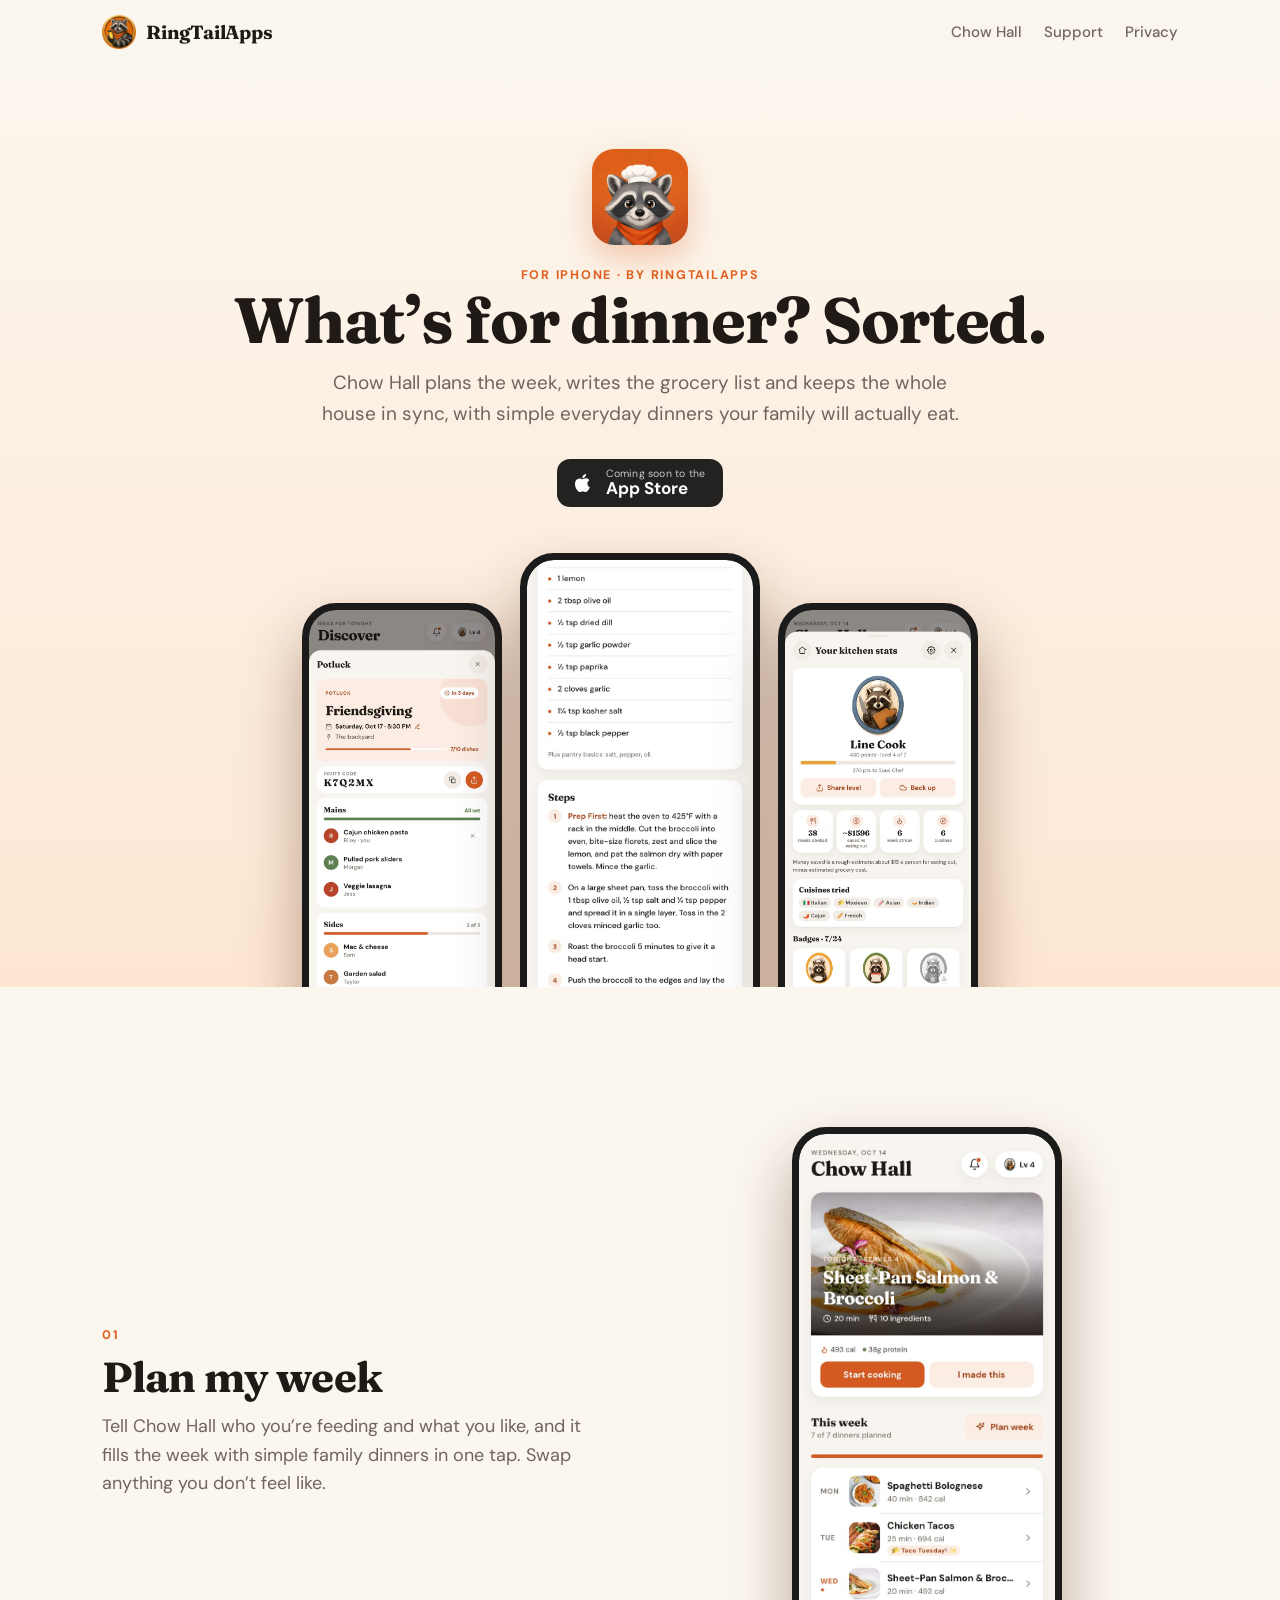
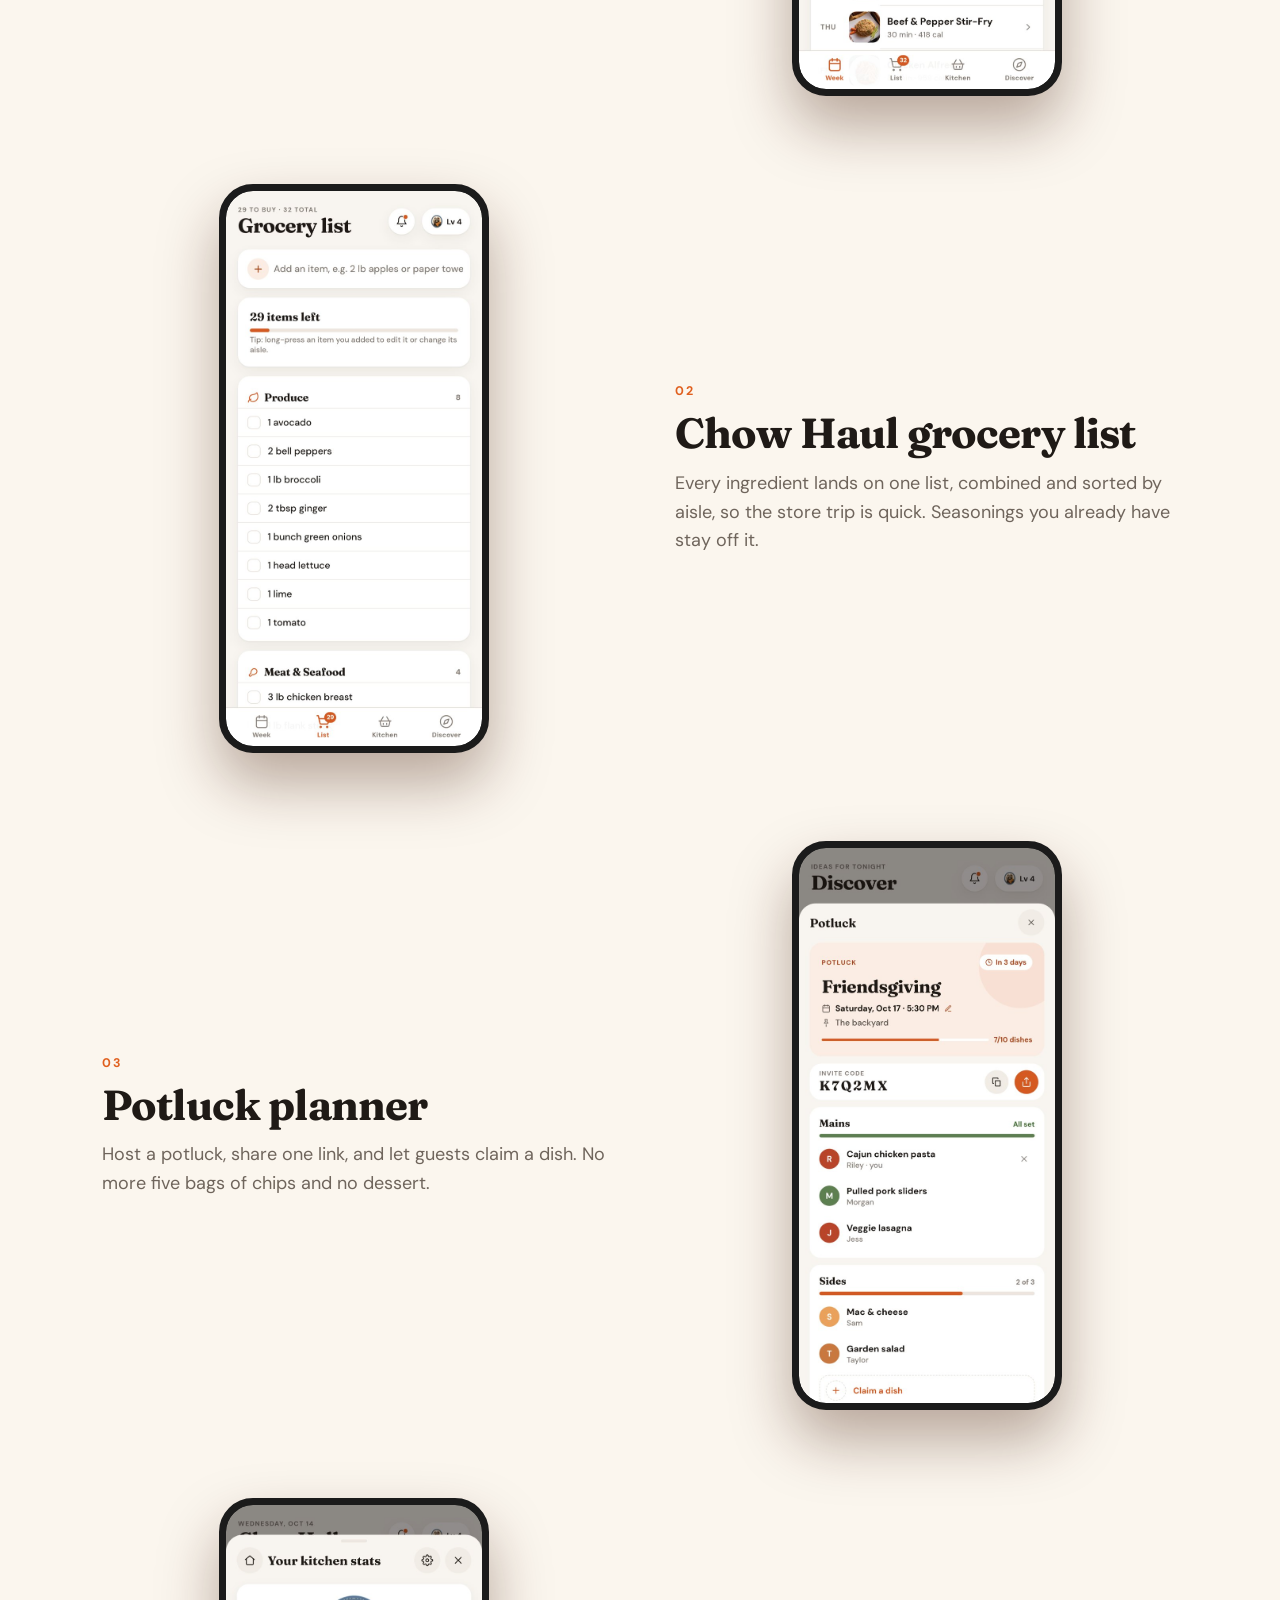
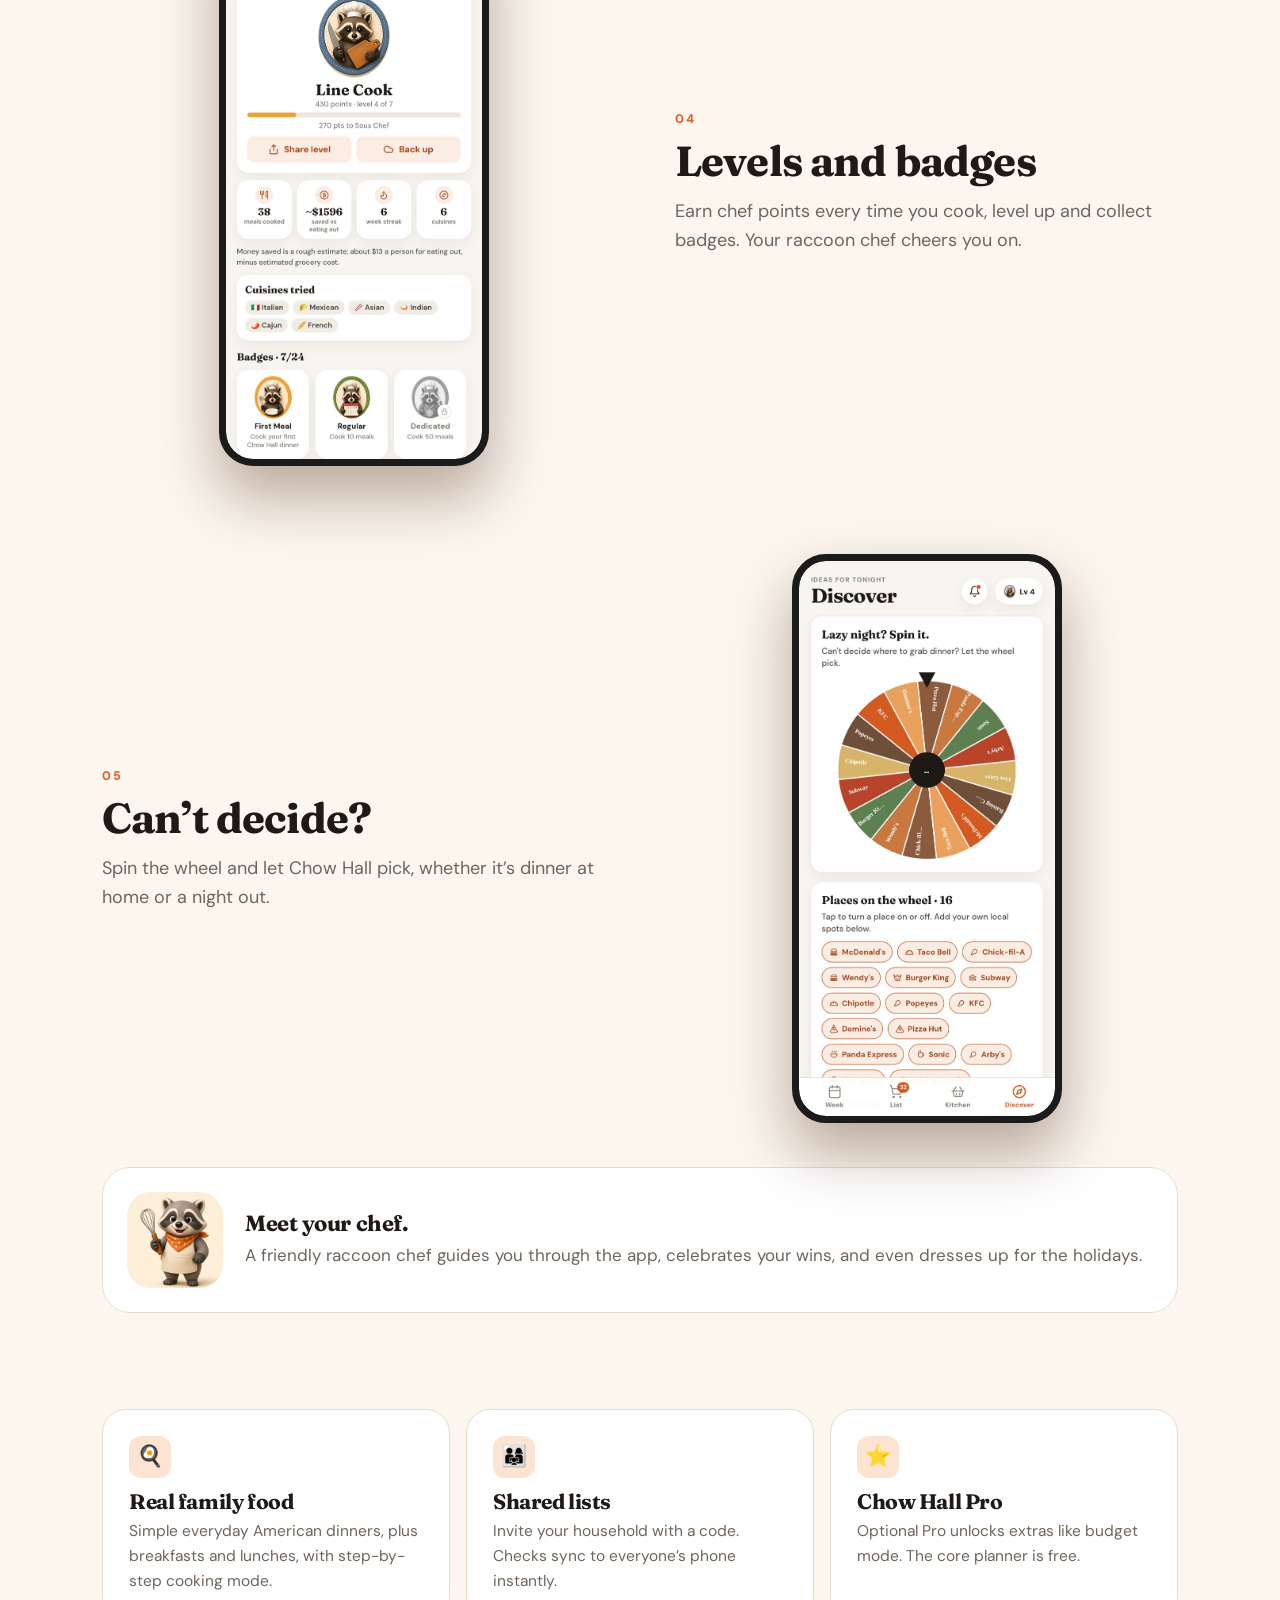
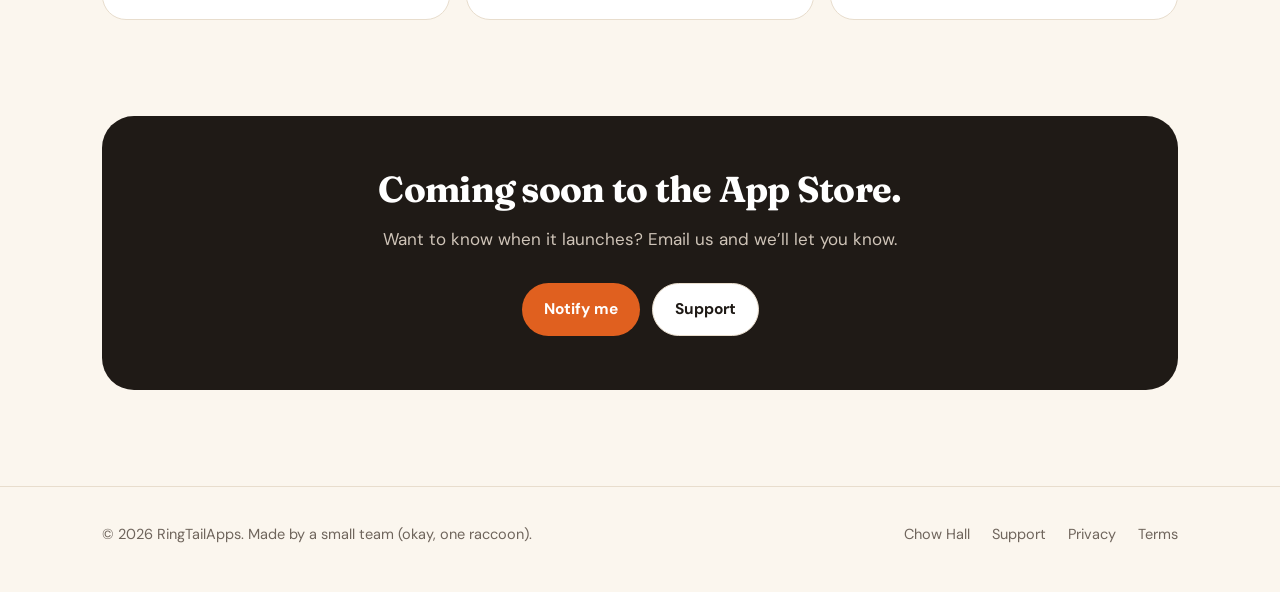
==== commit d2868f29: "Revert "Add App Store screenshot gallery, sitemap, robots" This reverts commit 5fc02b34971c9b410d220" ====
--- a/chowhall/index.html
+++ b/chowhall/index.html
@@ -8,7 +8,6 @@
 <h1>What’s for dinner? Sorted.</h1><p class="lead">Chow Hall plans the week, writes the grocery list and keeps the whole house in sync, with simple everyday dinners your family will actually eat.</p>
 <div class="btns"><span class="store soon" aria-label="App Store, coming soon"><svg viewBox="0 0 24 24"><path d="M16.37 12.6c-.02-2.3 1.88-3.4 1.96-3.46-1.07-1.56-2.73-1.78-3.32-1.8-1.41-.14-2.76.83-3.47.83-.72 0-1.82-.81-3-.79-1.54.02-2.96.9-3.76 2.28-1.6 2.78-.41 6.9 1.15 9.16.76 1.1 1.67 2.35 2.86 2.3 1.15-.05 1.58-.74 2.97-.74 1.38 0 1.78.74 2.99.72 1.24-.02 2.02-1.12 2.78-2.23.87-1.28 1.23-2.52 1.25-2.58-.03-.01-2.39-.92-2.41-3.69zM14.1 5.86c.63-.77 1.06-1.83.94-2.89-.91.04-2.02.61-2.67 1.37-.58.67-1.1 1.76-.96 2.8 1.02.08 2.06-.52 2.69-1.28z"/></svg><span><small>Coming soon to the</small><b>App Store</b></span></span></div>
 <div class="phones"><div class="phone side"><img src="/assets/shots/potluck.jpg" alt="Potluck" loading="lazy"></div><div class="phone "><img src="/assets/shots/detail.jpg" alt="Recipe" loading="lazy"></div><div class="phone side"><img src="/assets/shots/badges.jpg" alt="Badges" loading="lazy"></div></div></div></section>
-<section class="galsec"><div class="wrap"><div class="head"><div class="eyebrow">Screenshots</div><h2>A look inside.</h2></div></div><div class="gallery" tabindex="0" aria-label="Chow Hall screenshots"><figure class="shot"><img src="/assets/gallery/01-weekly-plan-360.webp" srcset="/assets/gallery/01-weekly-plan-360.webp 360w, /assets/gallery/01-weekly-plan-720.webp 720w" sizes="(max-width:600px) 62vw, 240px" width="360" height="782" alt="Chow Hall: Plan the week in one tap" loading="lazy" decoding="async"></figure><figure class="shot"><img src="/assets/gallery/02-shared-grocery-list-360.webp" srcset="/assets/gallery/02-shared-grocery-list-360.webp 360w, /assets/gallery/02-shared-grocery-list-720.webp 720w" sizes="(max-width:600px) 62vw, 240px" width="360" height="782" alt="Chow Hall: Shared grocery list" loading="lazy" decoding="async"></figure><figure class="shot"><img src="/assets/gallery/03-recipe-detail-360.webp" srcset="/assets/gallery/03-recipe-detail-360.webp 360w, /assets/gallery/03-recipe-detail-720.webp 720w" sizes="(max-width:600px) 62vw, 240px" width="360" height="782" alt="Chow Hall: Recipe detail" loading="lazy" decoding="async"></figure><figure class="shot"><img src="/assets/gallery/04-potluck-planner-360.webp" srcset="/assets/gallery/04-potluck-planner-360.webp 360w, /assets/gallery/04-potluck-planner-720.webp 720w" sizes="(max-width:600px) 62vw, 240px" width="360" height="782" alt="Chow Hall: Potluck planner" loading="lazy" decoding="async"></figure><figure class="shot"><img src="/assets/gallery/05-levels-badges-360.webp" srcset="/assets/gallery/05-levels-badges-360.webp 360w, /assets/gallery/05-levels-badges-720.webp 720w" sizes="(max-width:600px) 62vw, 240px" width="360" height="782" alt="Chow Hall: Levels and badges" loading="lazy" decoding="async"></figure><figure class="shot"><img src="/assets/gallery/06-eat-out-wheel-360.webp" srcset="/assets/gallery/06-eat-out-wheel-360.webp 360w, /assets/gallery/06-eat-out-wheel-720.webp 720w" sizes="(max-width:600px) 62vw, 240px" width="360" height="782" alt="Chow Hall: Eat-out wheel" loading="lazy" decoding="async"></figure></div><p class="galhint">Swipe to see more →</p></section>
 <section><div class="wrap"><div class="row"><div class="txt"><div class="eyebrow">01</div><h2>Plan my week</h2><p class="lead" style="font-size:18px">Tell Chow Hall who you’re feeding and what you like, and it fills the week with simple family dinners in one tap. Swap anything you don’t feel like.</p></div><div class="phone "><img src="/assets/shots/week.jpg" alt="Plan my week" loading="lazy"></div></div><div class="row flip"><div class="txt"><div class="eyebrow">02</div><h2>Chow Haul grocery list</h2><p class="lead" style="font-size:18px">Every ingredient lands on one list, combined and sorted by aisle, so the store trip is quick. Seasonings you already have stay off it.</p></div><div class="phone "><img src="/assets/shots/list.jpg" alt="Chow Haul grocery list" loading="lazy"></div></div><div class="row"><div class="txt"><div class="eyebrow">03</div><h2>Potluck planner</h2><p class="lead" style="font-size:18px">Host a potluck, share one link, and let guests claim a dish. No more five bags of chips and no dessert.</p></div><div class="phone "><img src="/assets/shots/potluck.jpg" alt="Potluck planner" loading="lazy"></div></div><div class="row flip"><div class="txt"><div class="eyebrow">04</div><h2>Levels and badges</h2><p class="lead" style="font-size:18px">Earn chef points every time you cook, level up and collect badges. Your raccoon chef cheers you on.</p></div><div class="phone "><img src="/assets/shots/badges.jpg" alt="Levels and badges" loading="lazy"></div></div>
 <div class="row"><div class="txt"><div class="eyebrow">05</div><h2>Can’t decide?</h2><p class="lead" style="font-size:18px">Spin the wheel and let Chow Hall pick, whether it’s dinner at home or a night out.</p></div><div class="phone "><img src="/assets/shots/eatout.jpg" alt="Eat out wheel" loading="lazy"></div></div>
 <div class="mascot"><img src="/assets/raccoon-chef.png" alt="Raccoon chef"><div><h3 style="font-size:22px">Meet your chef.</h3><p style="margin:6px 0 0;color:var(--mute)">A friendly raccoon chef guides you through the app, celebrates your wins, and even dresses up for the holidays.</p></div></div></div></section>
--- a/assets/site.css
+++ b/assets/site.css
@@ -75,16 +75,3 @@
 details p{margin:0 0 18px;color:var(--mute)}
 .contact{display:flex;flex-direction:column;align-items:center;text-align:center;gap:6px;background:#fff;border:1px solid var(--line);border-radius:26px;padding:32px 22px;margin:26px 0 40px}
 .contact img{width:84px;height:84px;border-radius:50%;margin-bottom:8px}.contact .btn{margin-top:14px}
-/* screenshot gallery */
-.galsec{padding-bottom:40px}
-.gallery{display:flex;gap:18px;overflow-x:auto;scroll-snap-type:x mandatory;padding:8px max(22px,calc((100vw - 1120px)/2 + 22px)) 26px;scroll-padding:0 max(22px,calc((100vw - 1120px)/2 + 22px));scrollbar-width:none;-webkit-overflow-scrolling:touch}
-.gallery::-webkit-scrollbar{display:none}
-.gallery .shot{margin:0;flex:none;width:min(62vw,240px);scroll-snap-align:start}
-.gallery .shot img{width:100%;height:auto;border-radius:22px;box-shadow:0 18px 40px rgba(60,20,0,.16),0 0 0 1px rgba(31,26,22,.05);background:var(--cream2)}
-.galhint{text-align:center;color:var(--mute);font-size:14px;margin:0}
-@media(min-width:900px){.galhint{display:none}}
-.strip-wrap{margin-top:56px}
-.gallery.strip{padding:6px 0 20px;scroll-padding:0;gap:14px}
-.gallery.strip .shot{width:min(44vw,180px)}
-.gallery.strip .shot img{border-radius:16px}
-@media(min-width:900px){.gallery.strip{justify-content:center;overflow:visible}}
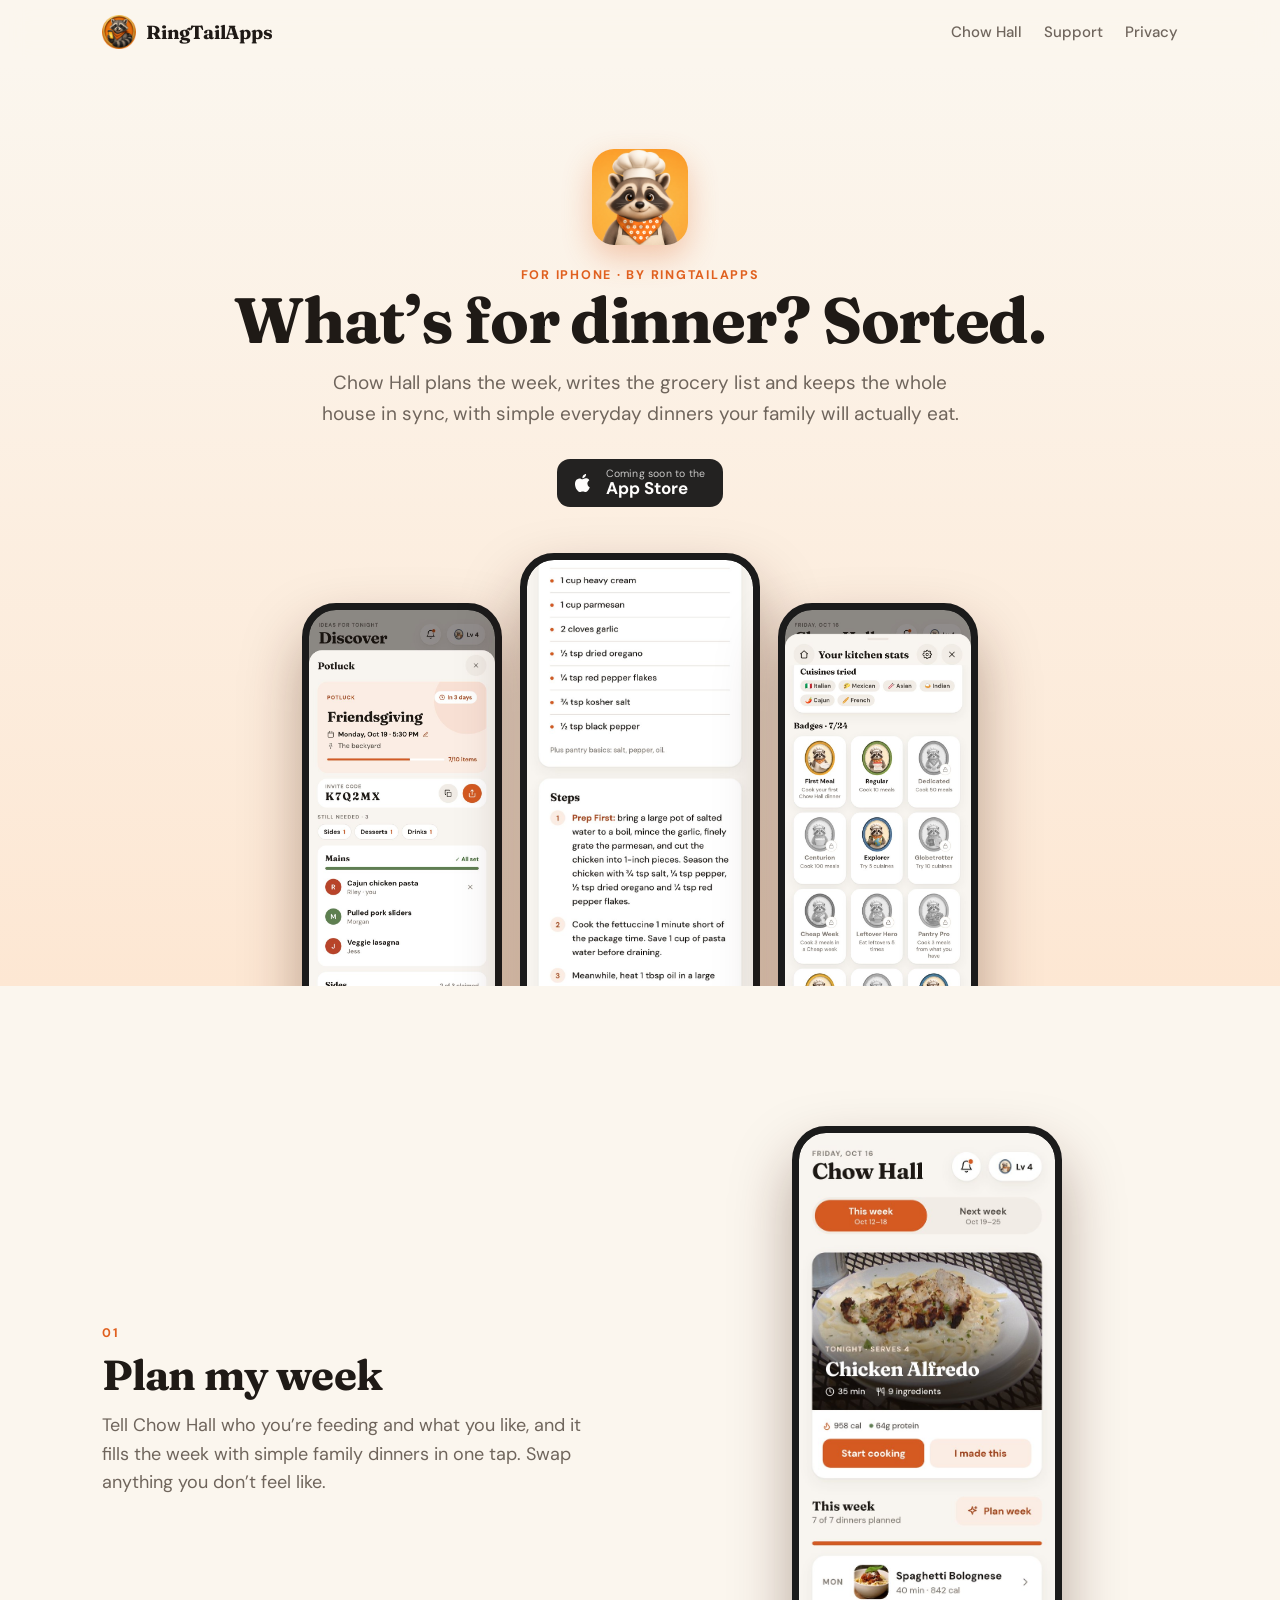
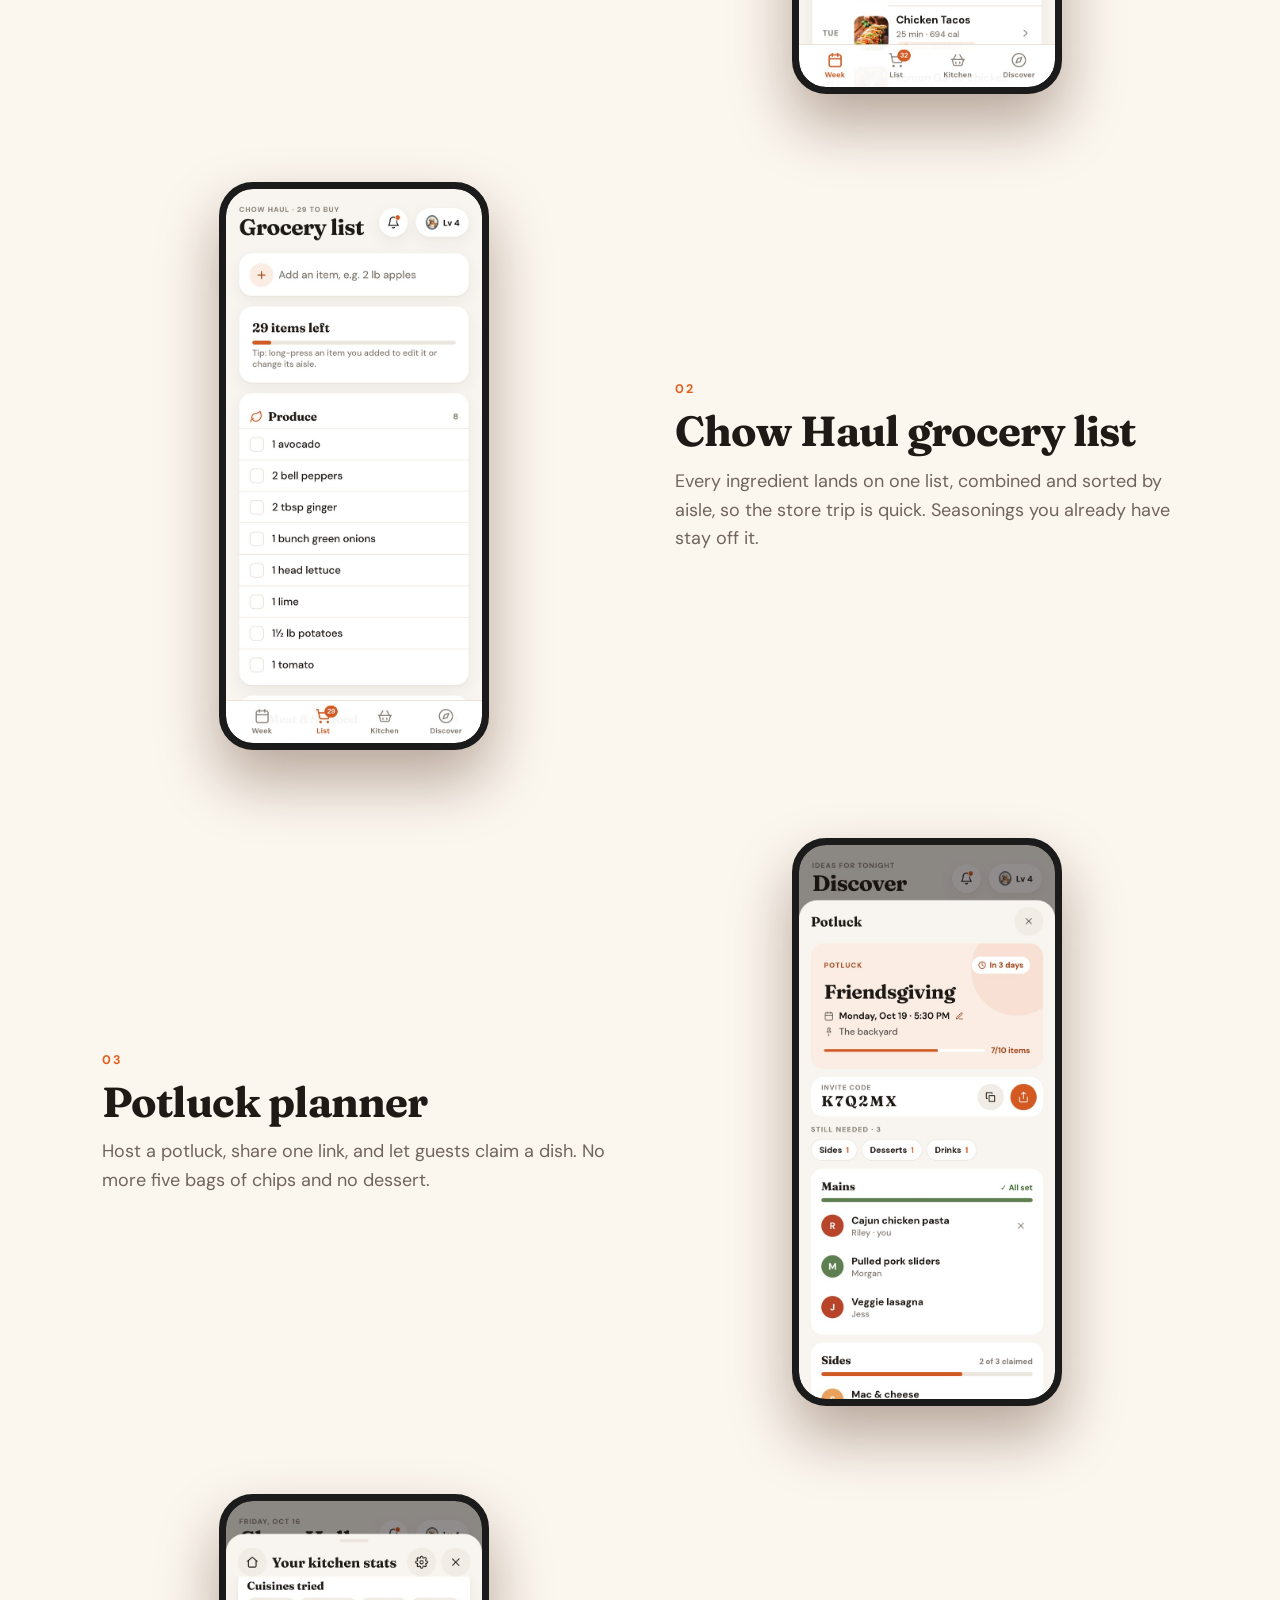
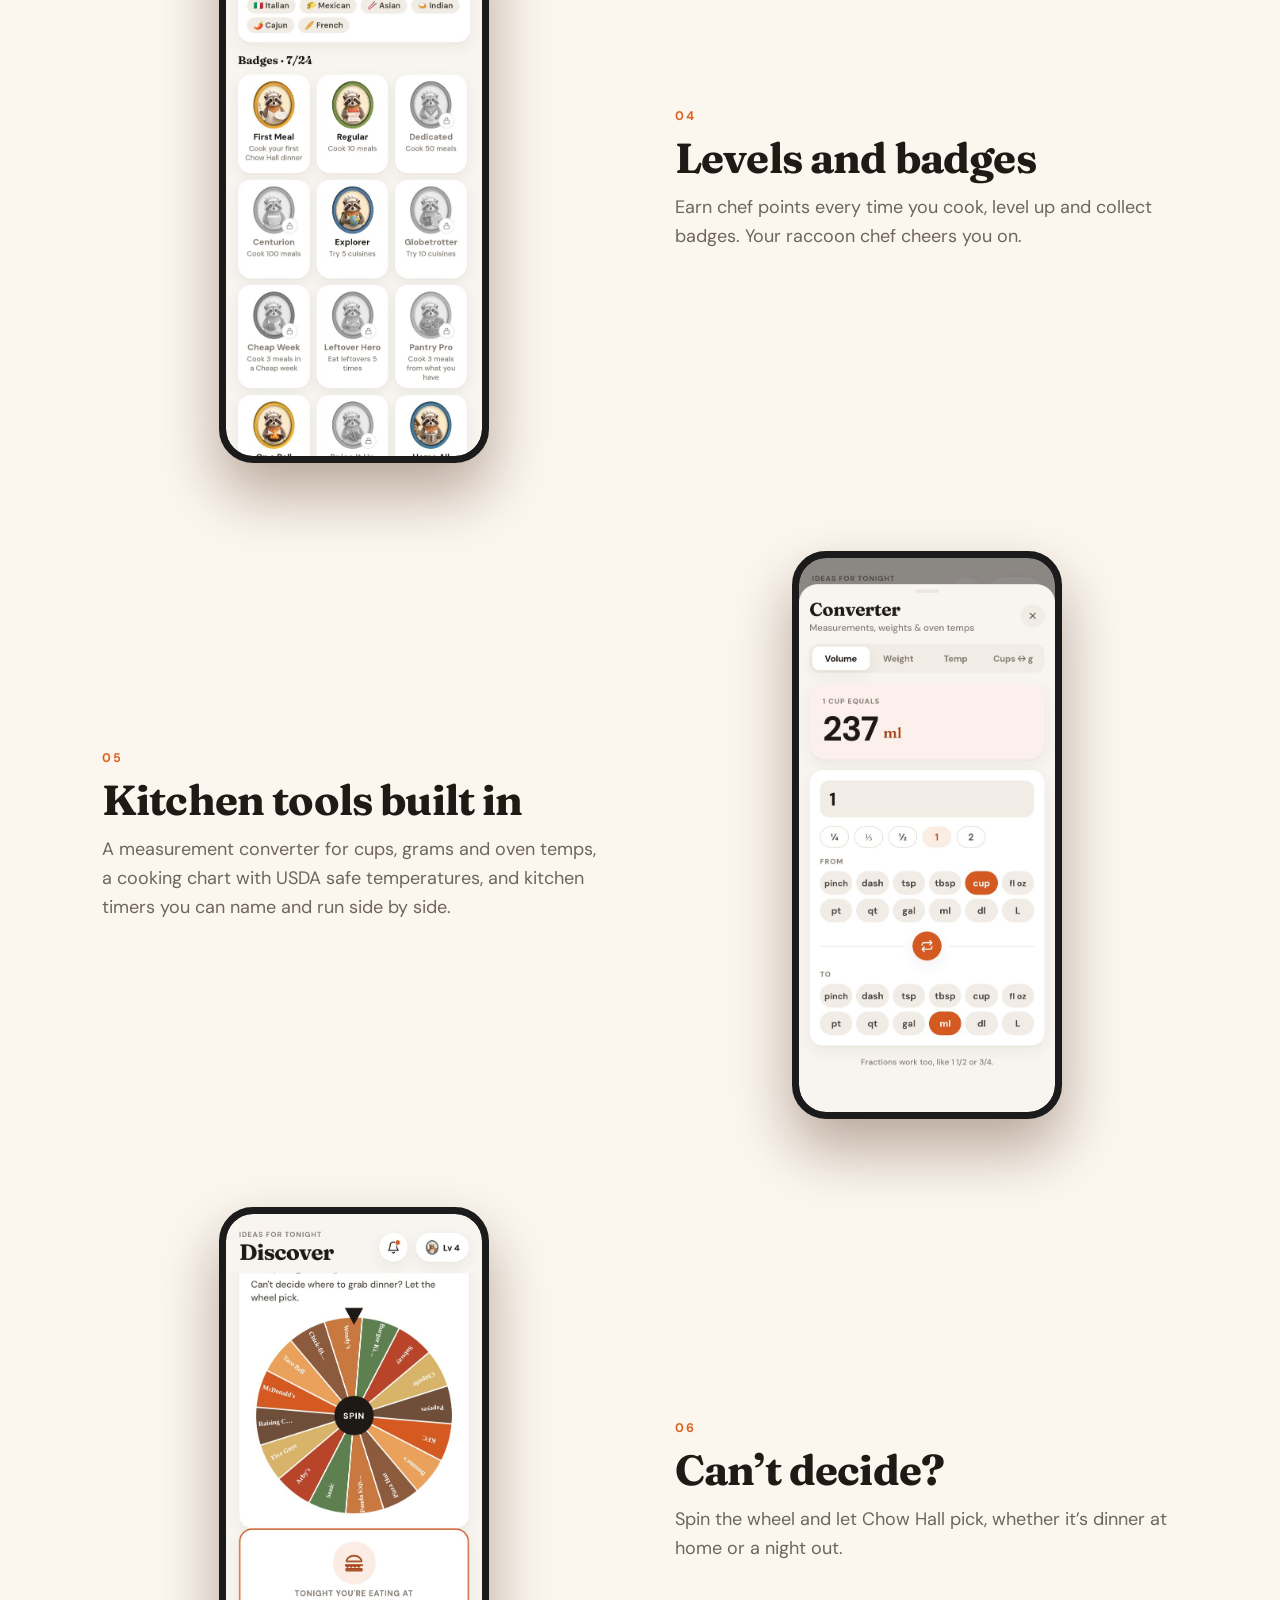
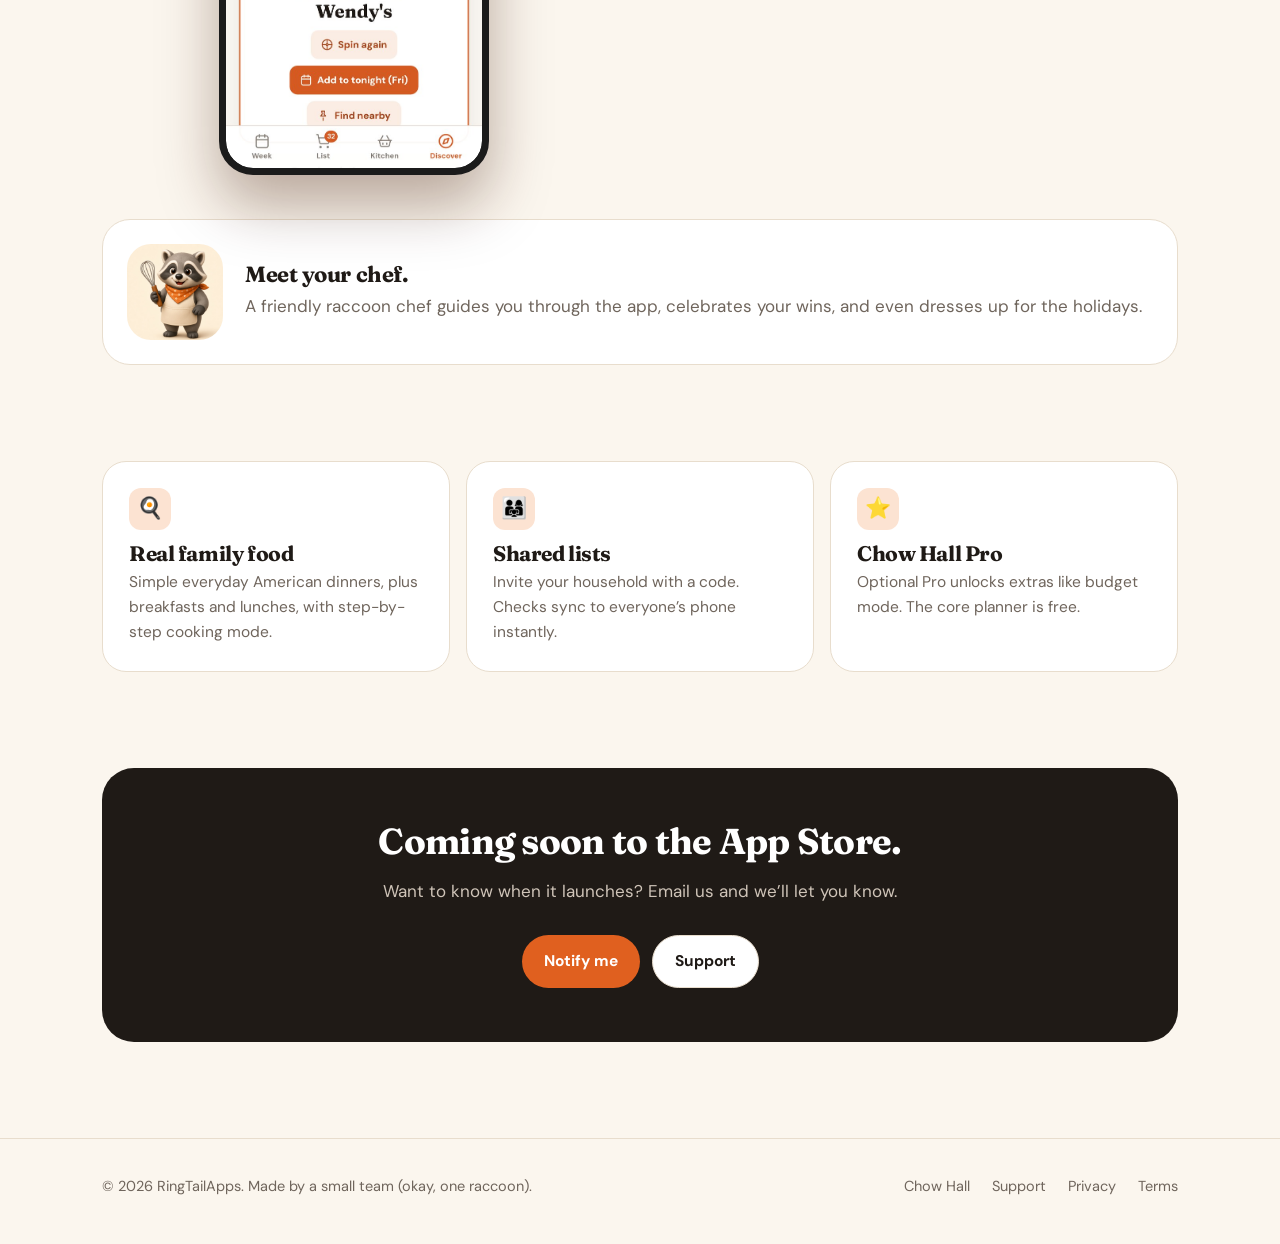
==== commit 17950fe9: "Refresh Chow Hall icon, favicon, og image and app screenshots; add kitchen tools feature" ====
--- a/chowhall/index.html
+++ b/chowhall/index.html
@@ -1,5 +1,5 @@
 <!doctype html><html lang="en"><head><meta charset="utf-8"><meta name="viewport" content="width=device-width,initial-scale=1">
-<title>Chow Hall · The friendly dinner planner</title><meta name="description" content="Plan the week, build the grocery list and share it with the whole house. Chow Hall is coming soon to iPhone."><meta property="og:title" content="Chow Hall · The friendly dinner planner"><meta property="og:description" content="Plan the week, build the grocery list and share it with the whole house. Chow Hall is coming soon to iPhone."><meta property="og:image" content="https://ringtailapps.com/assets/ringtail-logo.png"><meta name="theme-color" content="#FBF6EE">
+<title>Chow Hall · The friendly dinner planner</title><meta name="description" content="Plan the week, build the grocery list and share it with the whole house. Chow Hall is coming soon to iPhone."><meta property="og:title" content="Chow Hall · The friendly dinner planner"><meta property="og:description" content="Plan the week, build the grocery list and share it with the whole house. Chow Hall is coming soon to iPhone."><meta property="og:image" content="https://ringtailapps.com/assets/chowhall-icon.png"><meta name="theme-color" content="#FBF6EE">
 <link rel="icon" href="/assets/favicon.png"><link rel="apple-touch-icon" href="/assets/apple-touch-icon.png"><link rel="stylesheet" href="/assets/site.css"></head><body>
 <header class="nav"><div class="wrap"><a class="brand" href="/"><img src="/assets/ringtail-logo.png" alt="">RingTailApps</a>
 <nav class="links"><a href="/chowhall/">Chow Hall</a><a href="/support/">Support</a><a class="hide-sm" href="/privacy/">Privacy</a></nav></div></header>
@@ -8,8 +8,8 @@
 <h1>What’s for dinner? Sorted.</h1><p class="lead">Chow Hall plans the week, writes the grocery list and keeps the whole house in sync, with simple everyday dinners your family will actually eat.</p>
 <div class="btns"><span class="store soon" aria-label="App Store, coming soon"><svg viewBox="0 0 24 24"><path d="M16.37 12.6c-.02-2.3 1.88-3.4 1.96-3.46-1.07-1.56-2.73-1.78-3.32-1.8-1.41-.14-2.76.83-3.47.83-.72 0-1.82-.81-3-.79-1.54.02-2.96.9-3.76 2.28-1.6 2.78-.41 6.9 1.15 9.16.76 1.1 1.67 2.35 2.86 2.3 1.15-.05 1.58-.74 2.97-.74 1.38 0 1.78.74 2.99.72 1.24-.02 2.02-1.12 2.78-2.23.87-1.28 1.23-2.52 1.25-2.58-.03-.01-2.39-.92-2.41-3.69zM14.1 5.86c.63-.77 1.06-1.83.94-2.89-.91.04-2.02.61-2.67 1.37-.58.67-1.1 1.76-.96 2.8 1.02.08 2.06-.52 2.69-1.28z"/></svg><span><small>Coming soon to the</small><b>App Store</b></span></span></div>
 <div class="phones"><div class="phone side"><img src="/assets/shots/potluck.jpg" alt="Potluck" loading="lazy"></div><div class="phone "><img src="/assets/shots/detail.jpg" alt="Recipe" loading="lazy"></div><div class="phone side"><img src="/assets/shots/badges.jpg" alt="Badges" loading="lazy"></div></div></div></section>
-<section><div class="wrap"><div class="row"><div class="txt"><div class="eyebrow">01</div><h2>Plan my week</h2><p class="lead" style="font-size:18px">Tell Chow Hall who you’re feeding and what you like, and it fills the week with simple family dinners in one tap. Swap anything you don’t feel like.</p></div><div class="phone "><img src="/assets/shots/week.jpg" alt="Plan my week" loading="lazy"></div></div><div class="row flip"><div class="txt"><div class="eyebrow">02</div><h2>Chow Haul grocery list</h2><p class="lead" style="font-size:18px">Every ingredient lands on one list, combined and sorted by aisle, so the store trip is quick. Seasonings you already have stay off it.</p></div><div class="phone "><img src="/assets/shots/list.jpg" alt="Chow Haul grocery list" loading="lazy"></div></div><div class="row"><div class="txt"><div class="eyebrow">03</div><h2>Potluck planner</h2><p class="lead" style="font-size:18px">Host a potluck, share one link, and let guests claim a dish. No more five bags of chips and no dessert.</p></div><div class="phone "><img src="/assets/shots/potluck.jpg" alt="Potluck planner" loading="lazy"></div></div><div class="row flip"><div class="txt"><div class="eyebrow">04</div><h2>Levels and badges</h2><p class="lead" style="font-size:18px">Earn chef points every time you cook, level up and collect badges. Your raccoon chef cheers you on.</p></div><div class="phone "><img src="/assets/shots/badges.jpg" alt="Levels and badges" loading="lazy"></div></div>
-<div class="row"><div class="txt"><div class="eyebrow">05</div><h2>Can’t decide?</h2><p class="lead" style="font-size:18px">Spin the wheel and let Chow Hall pick, whether it’s dinner at home or a night out.</p></div><div class="phone "><img src="/assets/shots/eatout.jpg" alt="Eat out wheel" loading="lazy"></div></div>
+<section><div class="wrap"><div class="row"><div class="txt"><div class="eyebrow">01</div><h2>Plan my week</h2><p class="lead" style="font-size:18px">Tell Chow Hall who you’re feeding and what you like, and it fills the week with simple family dinners in one tap. Swap anything you don’t feel like.</p></div><div class="phone "><img src="/assets/shots/week.jpg" alt="Plan my week" loading="lazy"></div></div><div class="row flip"><div class="txt"><div class="eyebrow">02</div><h2>Chow Haul grocery list</h2><p class="lead" style="font-size:18px">Every ingredient lands on one list, combined and sorted by aisle, so the store trip is quick. Seasonings you already have stay off it.</p></div><div class="phone "><img src="/assets/shots/list.jpg" alt="Chow Haul grocery list" loading="lazy"></div></div><div class="row"><div class="txt"><div class="eyebrow">03</div><h2>Potluck planner</h2><p class="lead" style="font-size:18px">Host a potluck, share one link, and let guests claim a dish. No more five bags of chips and no dessert.</p></div><div class="phone "><img src="/assets/shots/potluck.jpg" alt="Potluck planner" loading="lazy"></div></div><div class="row flip"><div class="txt"><div class="eyebrow">04</div><h2>Levels and badges</h2><p class="lead" style="font-size:18px">Earn chef points every time you cook, level up and collect badges. Your raccoon chef cheers you on.</p></div><div class="phone "><img src="/assets/shots/badges.jpg" alt="Levels and badges" loading="lazy"></div></div><div class="row"><div class="txt"><div class="eyebrow">05</div><h2>Kitchen tools built in</h2><p class="lead" style="font-size:18px">A measurement converter for cups, grams and oven temps, a cooking chart with USDA safe temperatures, and kitchen timers you can name and run side by side.</p></div><div class="phone "><img src="/assets/shots/converter.jpg" alt="Kitchen tools built in" loading="lazy"></div></div>
+<div class="row flip"><div class="txt"><div class="eyebrow">06</div><h2>Can’t decide?</h2><p class="lead" style="font-size:18px">Spin the wheel and let Chow Hall pick, whether it’s dinner at home or a night out.</p></div><div class="phone "><img src="/assets/shots/eatout.jpg" alt="Eat out wheel" loading="lazy"></div></div>
 <div class="mascot"><img src="/assets/raccoon-chef.png" alt="Raccoon chef"><div><h3 style="font-size:22px">Meet your chef.</h3><p style="margin:6px 0 0;color:var(--mute)">A friendly raccoon chef guides you through the app, celebrates your wins, and even dresses up for the holidays.</p></div></div></div></section>
 <section style="padding-top:0"><div class="wrap"><div class="grid c3"><div class="card "><div class="ic">🍳</div><h3>Real family food</h3><p>Simple everyday American dinners, plus breakfasts and lunches, with step-by-step cooking mode.</p></div><div class="card "><div class="ic">👨‍👩‍👧</div><h3>Shared lists</h3><p>Invite your household with a code. Checks sync to everyone’s phone instantly.</p></div><div class="card "><div class="ic">⭐</div><h3>Chow Hall Pro</h3><p>Optional Pro unlocks extras like budget mode. The core planner is free.</p></div></div></div></section>
 <section style="padding-top:0"><div class="wrap"><div class="cta"><h2>Coming soon to the App Store.</h2><p>Want to know when it launches? Email us and we’ll let you know.</p><div class="btns"><a class="btn" href="mailto:ringtailapps@gmail.com?subject=Chow%20Hall%20launch">Notify me</a><a class="btn ghost" href="/support/">Support</a></div></div></div></section></main>
